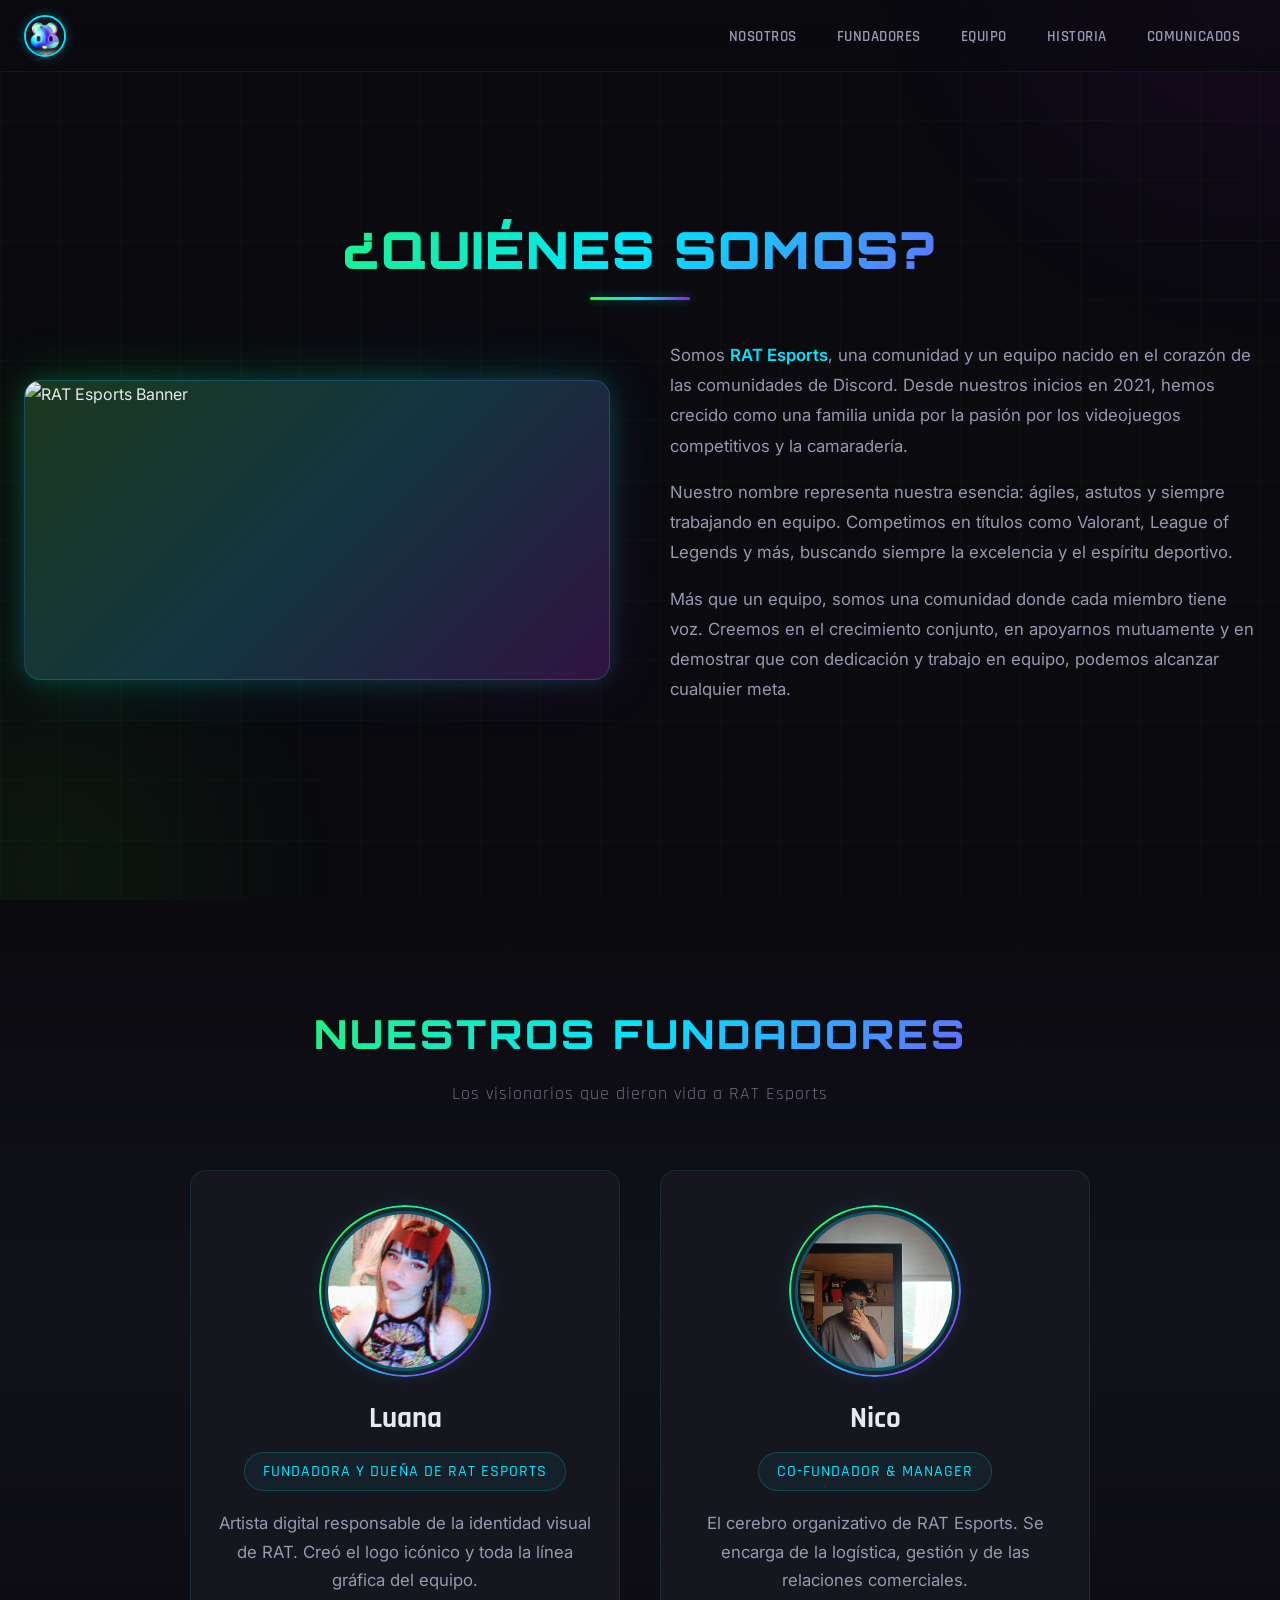
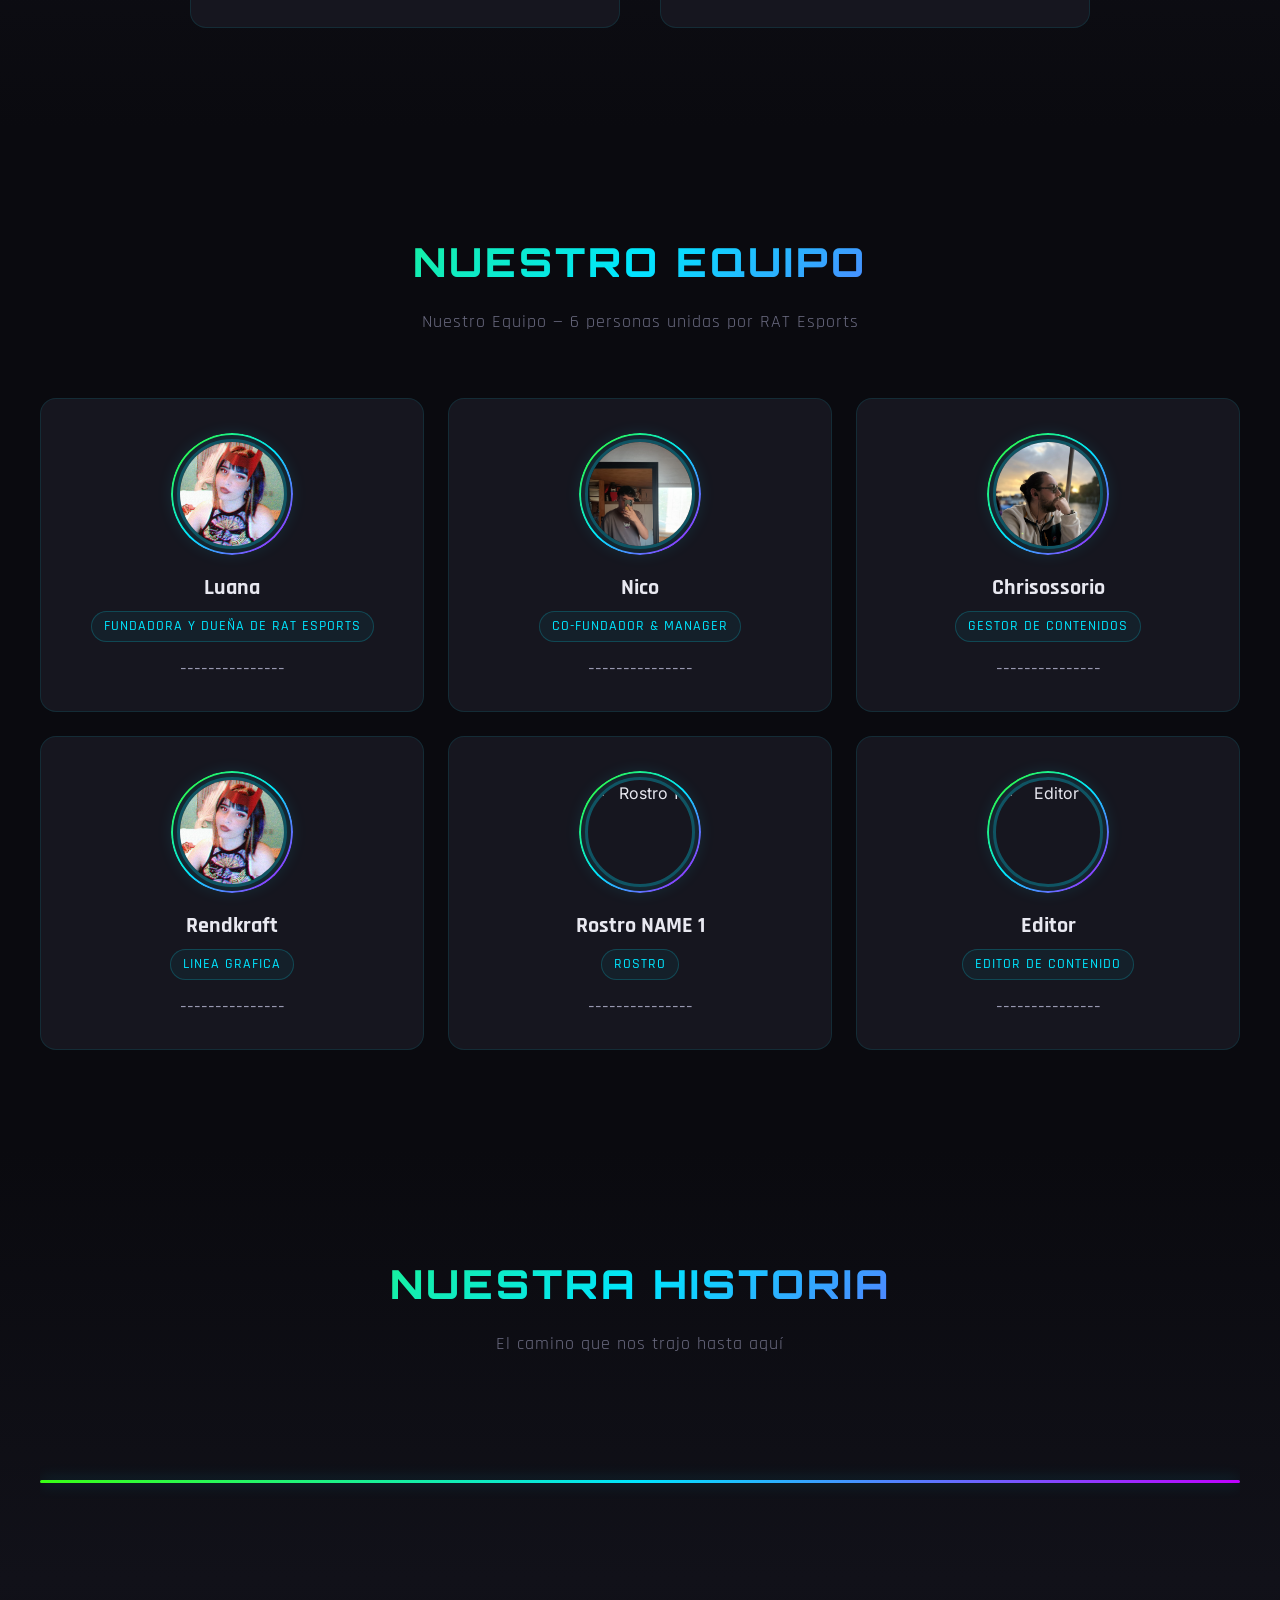
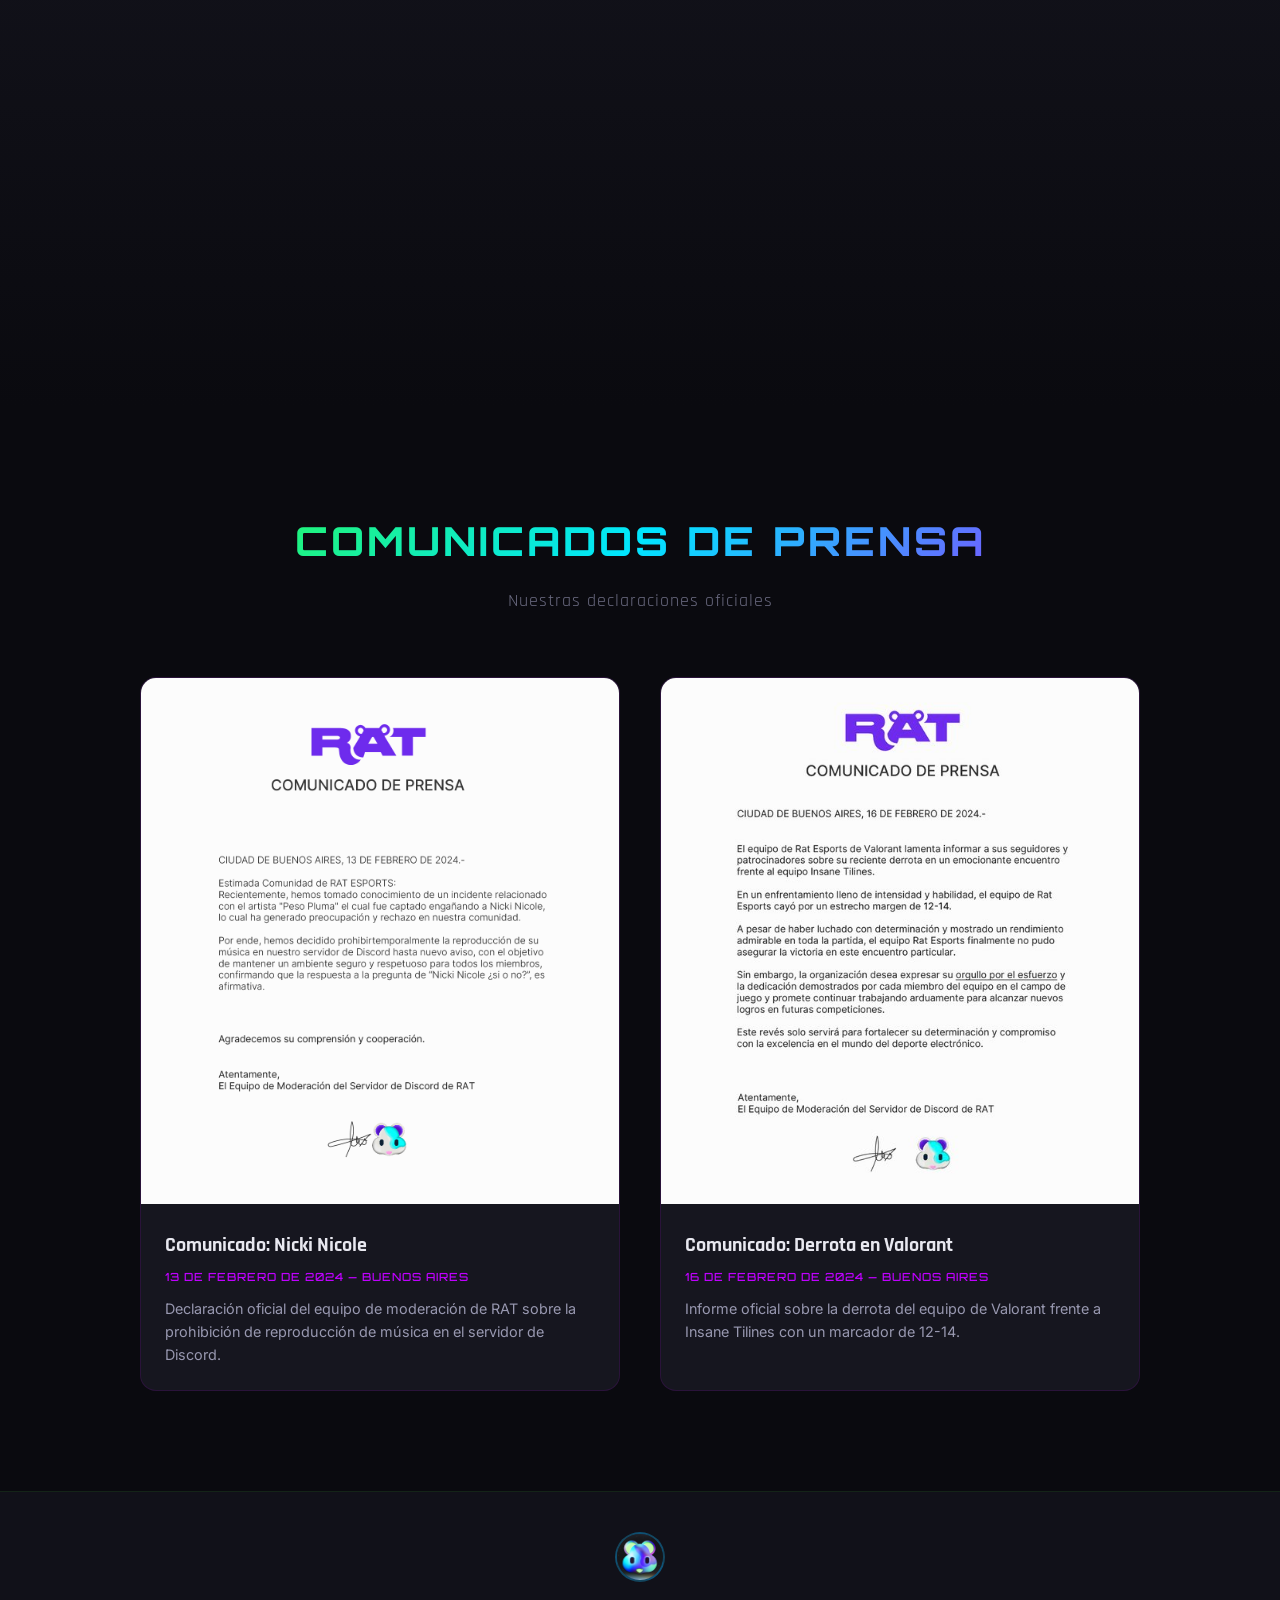
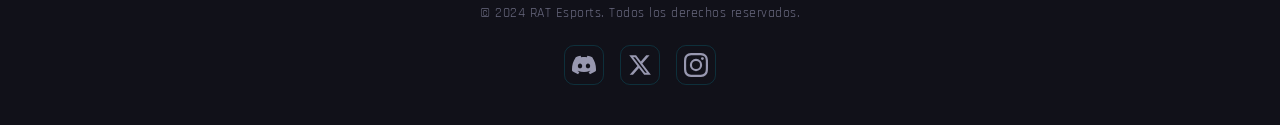
==== index.html @ 29cfaaac "Initial commit - RAT Esports landing page" ====
<!DOCTYPE html>
<html lang="es">

<head>
    <meta charset="UTF-8">
    <meta name="viewport" content="width=device-width, initial-scale=1.0">
    <title>RAT Esports | Comunidad Gaming</title>
    <meta name="description"
        content="RAT Esports - Comunidad y equipo de gaming competitivo. Descubre nuestra historia, nuestro equipo y nuestros logros.">
    <link rel="icon" type="image/jpeg" href="assets/444.jpg">
    <link rel="preconnect" href="https://fonts.googleapis.com">
    <link rel="preconnect" href="https://fonts.gstatic.com" crossorigin>
    <link
        href="https://fonts.googleapis.com/css2?family=Orbitron:wght@400;500;600;700;800;900&family=Rajdhani:wght@300;400;500;600;700&family=Inter:wght@300;400;500;600&display=swap"
        rel="stylesheet">
    <link rel="stylesheet" href="styles.css">
</head>

<body>

    <!-- ===================== HEADER / NAV ===================== -->
    <header class="header" id="header">
        <nav class="nav container">
            <a href="#" class="nav__logo">
                <img src="assets/444.jpg" alt="RAT Esports Icon" class="nav__logo-icon">

            </a>
            <button class="nav__toggle" id="navToggle" aria-label="Abrir menú">
                <span></span><span></span><span></span>
            </button>
            <ul class="nav__menu" id="navMenu">
                <li><a href="#nosotros" class="nav__link">Nosotros</a></li>
                <li><a href="#fundadores" class="nav__link">Fundadores</a></li>
                <li><a href="#equipo" class="nav__link">Equipo</a></li>
                <li><a href="#historia" class="nav__link">Historia</a></li>
                <li><a href="#comunicados" class="nav__link">Comunicados</a></li>
            </ul>
        </nav>
    </header>

    <!-- ===================== HERO / QUIÉNES SOMOS ===================== -->
    <section class="hero" id="nosotros">
        <div class="container">
            <h1 class="hero__title glitch" data-text="¿Quiénes somos?">¿Quiénes somos?</h1>
            <div class="hero__divider hero__divider--center"></div>
            <div class="hero__grid">
                <div class="hero__image-wrapper">
                    <img src="assets/111.png" alt="RAT Esports Banner" class="hero__image">
                    <div class="hero__image-glow"></div>
                </div>
                <div class="hero__content">
                    <p class="hero__text">
                        Somos <strong>RAT Esports</strong>, una comunidad y un equipo nacido en el corazón de las
                        comunidades de Discord.
                        Desde nuestros inicios en 2021, hemos crecido como una familia unida por la pasión por los
                        videojuegos competitivos y la camaradería.
                    </p>
                    <p class="hero__text">
                        Nuestro nombre representa nuestra esencia: ágiles, astutos y siempre trabajando en equipo.
                        Competimos en títulos como Valorant, League of Legends y más, buscando siempre la excelencia y
                        el
                        espíritu deportivo.
                    </p>
                    <p class="hero__text">
                        Más que un equipo, somos una comunidad donde cada miembro tiene voz. Creemos en el crecimiento
                        conjunto,
                        en apoyarnos mutuamente y en demostrar que con dedicación y trabajo en equipo, podemos alcanzar
                        cualquier meta.
                    </p>
                </div>
            </div>
        </div>
        <!-- Animated particles background -->
        <div class="particles" id="particles"></div>
    </section>

    <!-- ===================== FUNDADORES ===================== -->
    <section class="section founders" id="fundadores">
        <div class="container">
            <h2 class="section__title glitch" data-text="Nuestros Fundadores">Nuestros Fundadores</h2>
            <p class="section__subtitle">Los visionarios que dieron vida a RAT Esports</p>
            <div class="founders__grid">

                <div class="card founder-card founder-card--large">
                    <div class="card__avatar-photo">
                        <img src="assets/Fundadora 10.jpg" alt="Luana" class="card__photo">
                        <div class="card__avatar-ring"></div>
                    </div>
                    <h3 class="card__name">Luana</h3>
                    <span class="card__role">Fundadora y dueña de RAT Esports</span>
                    <p class="card__desc">Artista digital responsable de la identidad visual de RAT. Creó el logo
                        icónico y toda la línea gráfica del equipo.</p>
                </div>

                <div class="card founder-card founder-card--large">
                    <div class="card__avatar-photo">
                        <img src="assets/Fundador 5.jpg" alt="Nico" class="card__photo">
                        <div class="card__avatar-ring"></div>
                    </div>
                    <h3 class="card__name">Nico</h3>
                    <span class="card__role">Co-Fundador & Manager</span>
                    <p class="card__desc">El cerebro organizativo de RAT Esports. Se encarga de la logística, gestión y
                        de
                        las relaciones comerciales.</p>
                </div>

            </div>
        </div>
    </section>

    <!-- ===================== EQUIPO / ROSTER ===================== -->
    <section class="section team" id="equipo">
        <div class="container">
            <h2 class="section__title glitch" data-text="Nuestro Equipo">Nuestro Equipo</h2>
            <p class="section__subtitle">Nuestro Equipo — 6 personas unidas por RAT Esports</p>
            <div class="team__grid">

                <div class="card roster-card">
                    <div class="card__avatar-photo">
                        <img src="assets/Fundadora 10.jpg" alt="Luana" class="card__photo">
                        <div class="card__avatar-ring"></div>
                    </div>
                    <h3 class="card__name">Luana</h3>
                    <span class="card__role">Fundadora y dueña de RAT Esports</span>
                    <p class="card__desc">---------------</p>
                </div>

                <div class="card roster-card">
                    <div class="card__avatar-photo">
                        <img src="assets/Fundador 5.jpg" alt="Nico" class="card__photo">
                        <div class="card__avatar-ring"></div>
                    </div>
                    <h3 class="card__name">Nico</h3>
                    <span class="card__role">Co-Fundador & Manager</span>
                    <p class="card__desc">---------------</p>
                </div>

                <div class="card roster-card">
                    <div class="card__avatar-photo">
                        <img src="assets/Fundador 3.jpg" alt="Chrisossorio" class="card__photo">
                        <div class="card__avatar-ring"></div>
                    </div>
                    <h3 class="card__name">Chrisossorio</h3>
                    <span class="card__role">Gestor de Contenidos</span>
                    <p class="card__desc">---------------</p>
                </div>

                <!-- Nuevos miembros del roster -->
                <div class="card roster-card">
                    <div class="card__avatar-photo">
                        <img src="assets/Fundadora 10.jpg" alt="Rendkraft" class="card__photo">
                        <div class="card__avatar-ring"></div>
                    </div>
                    <h3 class="card__name">Rendkraft</h3>
                    <span class="card__role">Linea Grafica</span>
                    <p class="card__desc">---------------</p>
                </div>

                <div class="card roster-card">
                    <div class="card__avatar-photo">
                        <img src="assets/rostro 1.jpg" alt="Rostro 1" class="card__photo">
                        <div class="card__avatar-ring"></div>
                    </div>
                    <h3 class="card__name">Rostro NAME 1</h3>
                    <span class="card__role">Rostro</span>
                    <p class="card__desc">---------------</p>
                </div>

                <div class="card roster-card">
                    <div class="card__avatar-photo">
                        <img src="assets/editor.jpg" alt="Editor" class="card__photo">
                        <div class="card__avatar-ring"></div>
                    </div>
                    <h3 class="card__name">Editor</h3>
                    <span class="card__role">Editor de contenido</span>
                    <p class="card__desc">---------------</p>
                </div>

            </div>
        </div>
    </section>

    <!-- ===================== HISTORIA / TIMELINE ===================== -->
    <section class="section history" id="historia">
        <div class="container">
            <h2 class="section__title glitch" data-text="Nuestra Historia">Nuestra Historia</h2>
            <p class="section__subtitle">El camino que nos trajo hasta aquí</p>
            <div class="timeline">

                <div class="timeline__item">
                    <div class="timeline__dot"></div>
                    <div class="timeline__content">
                        <span class="timeline__date">Julio — Agosto 2021</span>
                        <h3 class="timeline__title">🎮 El Nacimiento</h3>
                        <p class="timeline__text">
                            RAT nace como un grupo de amigos dentro del servidor de Discord de la streamer
                            <strong>Caprimint</strong>.
                            Lo que empezó como partidas casuales rápidamente se convirtió en algo más grande:
                            una comunidad con identidad propia, valores compartidos y ganas de competir juntos.
                        </p>
                    </div>
                </div>

                <div class="timeline__item">
                    <div class="timeline__dot"></div>
                    <div class="timeline__content">
                        <span class="timeline__date">2021 — 2022</span>
                        <h3 class="timeline__title">🚀 La Migración</h3>
                        <p class="timeline__text">
                            El equipo crece y migra hacia la comunidad de Discord <strong>"The Late Game"</strong>,
                            donde se integra con otros jugadores y equipos competitivos. Esta etapa marca el inicio de
                            la participación en torneos y la consolidación de su roster de Valorant.
                        </p>
                    </div>
                </div>

                <div class="timeline__item">
                    <div class="timeline__dot"></div>
                    <div class="timeline__content">
                        <span class="timeline__date">2023 — Presente</span>
                        <h3 class="timeline__title">🏆 La Era Actual</h3>
                        <p class="timeline__text">
                            RAT Esports se establece oficialmente en la comunidad <strong>"Ratoncitos"</strong>,
                            consolidando su presencia como equipo competitivo y comunidad gamer.
                            Hoy contamos con un roster diverso, comunicados oficiales de prensa y una identidad visual
                            reconocida.
                        </p>
                    </div>
                </div>

            </div>
        </div>
    </section>

    <!-- ===================== COMUNICADOS ===================== -->
    <section class="section press" id="comunicados">
        <div class="container">
            <h2 class="section__title glitch" data-text="Comunicados de Prensa">Comunicados de Prensa</h2>
            <p class="section__subtitle">Nuestras declaraciones oficiales</p>
            <div class="press__grid">

                <div class="press__card">
                    <div class="press__image-wrapper">
                        <img src="assets/222.jpg" alt="Comunicado sobre Nicki Nicole" class="press__image">
                    </div>
                    <div class="press__info">
                        <h3 class="press__card-title">Comunicado: Nicki Nicole</h3>
                        <p class="press__card-date">13 de Febrero de 2024 — Buenos Aires</p>
                        <p class="press__card-desc">Declaración oficial del equipo de moderación de RAT sobre la
                            prohibición de reproducción de música en el servidor de Discord.</p>
                    </div>
                </div>

                <div class="press__card">
                    <div class="press__image-wrapper">
                        <img src="assets/333.jpg" alt="Comunicado de derrota en Valorant" class="press__image">
                    </div>
                    <div class="press__info">
                        <h3 class="press__card-title">Comunicado: Derrota en Valorant</h3>
                        <p class="press__card-date">16 de Febrero de 2024 — Buenos Aires</p>
                        <p class="press__card-desc">Informe oficial sobre la derrota del equipo de Valorant frente a
                            Insane Tilines con un marcador de 12-14.</p>
                    </div>
                </div>

            </div>
        </div>
    </section>

    <!-- ===================== FOOTER ===================== -->
    <footer class="footer">
        <div class="container footer__content">
            <div class="footer__logo">
                <img src="assets/444.jpg" alt="RAT Esports" class="footer__logo-img">
            </div>
            <p class="footer__copy">© 2024 RAT Esports. Todos los derechos reservados.</p>
            <div class="footer__socials">
                <a href="https://discord.gg/vMdferc2t8" target="_blank" class="footer__social-link"
                    aria-label="Discord">
                    <svg viewBox="0 0 24 24" fill="currentColor" width="24" height="24">
                        <path
                            d="M20.317 4.3698a19.7913 19.7913 0 00-4.8851-1.5152.0741.0741 0 00-.0785.0371c-.211.3753-.4447.8648-.6083 1.2495-1.8447-.2762-3.68-.2762-5.4868 0-.1636-.3933-.4058-.8742-.6177-1.2495a.077.077 0 00-.0785-.037 19.7363 19.7363 0 00-4.8852 1.515.0699.0699 0 00-.0321.0277C.5334 9.0458-.319 13.5799.0992 18.0578a.0824.0824 0 00.0312.0561c2.0528 1.5076 4.0413 2.4228 5.9929 3.0294a.0777.0777 0 00.0842-.0276c.4616-.6304.8731-1.2952 1.226-1.9942a.076.076 0 00-.0416-.1057c-.6528-.2476-1.2743-.5495-1.8722-.8923a.077.077 0 01-.0076-.1277c.1258-.0943.2517-.1923.3718-.2914a.0743.0743 0 01.0776-.0105c3.9278 1.7933 8.18 1.7933 12.0614 0a.0739.0739 0 01.0785.0095c.1202.099.246.1981.3728.2924a.077.077 0 01-.0066.1276 12.2986 12.2986 0 01-1.873.8914.0766.0766 0 00-.0407.1067c.3604.698.7719 1.3628 1.225 1.9932a.076.076 0 00.0842.0286c1.961-.6067 3.9495-1.5219 6.0023-3.0294a.077.077 0 00.0313-.0552c.5004-5.177-.8382-9.6739-3.5485-13.6604a.061.061 0 00-.0312-.0286zM8.02 15.3312c-1.1825 0-2.1569-1.0857-2.1569-2.419 0-1.3332.9555-2.4189 2.157-2.4189 1.2108 0 2.1757 1.0952 2.1568 2.419 0 1.3332-.9555 2.4189-2.1569 2.4189zm7.9748 0c-1.1825 0-2.1569-1.0857-2.1569-2.419 0-1.3332.9554-2.4189 2.1569-2.4189 1.2108 0 2.1757 1.0952 2.1568 2.419 0 1.3332-.946 2.4189-2.1568 2.4189z" />
                    </svg>
                </a>
                <a href="https://x.com/rat_esport" target="_blank" class="footer__social-link" aria-label="Twitter/X">
                    <svg viewBox="0 0 24 24" fill="currentColor" width="24" height="24">
                        <path
                            d="M18.244 2.25h3.308l-7.227 8.26 8.502 11.24H16.17l-5.214-6.817L4.99 21.75H1.68l7.73-8.835L1.254 2.25H8.08l4.713 6.231zm-1.161 17.52h1.833L7.084 4.126H5.117z" />
                    </svg>
                </a>
                <a href="#" class="footer__social-link" aria-label="Instagram">
                    <svg viewBox="0 0 24 24" fill="currentColor" width="24" height="24">
                        <path
                            d="M12 2.163c3.204 0 3.584.012 4.85.07 3.252.148 4.771 1.691 4.919 4.919.058 1.265.069 1.645.069 4.849 0 3.205-.012 3.584-.069 4.849-.149 3.225-1.664 4.771-4.919 4.919-1.266.058-1.644.07-4.85.07-3.204 0-3.584-.012-4.849-.07-3.26-.149-4.771-1.699-4.919-4.92-.058-1.265-.07-1.644-.07-4.849 0-3.204.013-3.583.07-4.849.149-3.227 1.664-4.771 4.919-4.919 1.266-.057 1.645-.069 4.849-.069zM12 0C8.741 0 8.333.014 7.053.072 2.695.272.273 2.69.073 7.052.014 8.333 0 8.741 0 12c0 3.259.014 3.668.072 4.948.2 4.358 2.618 6.78 6.98 6.98C8.333 23.986 8.741 24 12 24c3.259 0 3.668-.014 4.948-.072 4.354-.2 6.782-2.618 6.979-6.98.059-1.28.073-1.689.073-4.948 0-3.259-.014-3.667-.072-4.947-.196-4.354-2.617-6.78-6.979-6.98C15.668.014 15.259 0 12 0zm0 5.838a6.162 6.162 0 100 12.324 6.162 6.162 0 000-12.324zM12 16a4 4 0 110-8 4 4 0 010 8zm6.406-11.845a1.44 1.44 0 100 2.881 1.44 1.44 0 000-2.881z" />
                    </svg>
                </a>
            </div>
        </div>
    </footer>

    <script>
        // ===== Mobile Nav Toggle =====
        const navToggle = document.getElementById('navToggle');
        const navMenu = document.getElementById('navMenu');
        navToggle.addEventListener('click', () => {
            navMenu.classList.toggle('nav__menu--open');
            navToggle.classList.toggle('nav__toggle--active');
        });
        // Close menu on link click
        document.querySelectorAll('.nav__link').forEach(link => {
            link.addEventListener('click', () => {
                navMenu.classList.remove('nav__menu--open');
                navToggle.classList.remove('nav__toggle--active');
            });
        });

        // ===== Smooth Scroll =====
        document.querySelectorAll('a[href^="#"]').forEach(anchor => {
            anchor.addEventListener('click', function (e) {
                e.preventDefault();
                const target = document.querySelector(this.getAttribute('href'));
                if (target) {
                    target.scrollIntoView({ behavior: 'smooth', block: 'start' });
                }
            });
        });

        // ===== Header scroll effect =====
        const header = document.getElementById('header');
        window.addEventListener('scroll', () => {
            if (window.scrollY > 60) {
                header.classList.add('header--scrolled');
            } else {
                header.classList.remove('header--scrolled');
            }
        });

        // ===== Intersection Observer for animations =====
        const observerOptions = { threshold: 0.1, rootMargin: '0px 0px -50px 0px' };
        const observer = new IntersectionObserver((entries) => {
            entries.forEach(entry => {
                if (entry.isIntersecting) {
                    entry.target.classList.add('visible');
                }
            });
        }, observerOptions);

        document.querySelectorAll('.card, .team-card, .timeline__item, .press__card, .hero__content, .hero__image-wrapper').forEach(el => {
            el.classList.add('animate-on-scroll');
            observer.observe(el);
        });

        // ===== Floating Particles =====
        const particlesContainer = document.getElementById('particles');
        function createParticle() {
            const particle = document.createElement('div');
            particle.className = 'particle';
            const size = Math.random() * 4 + 1;
            const colors = ['#39ff14', '#00e5ff', '#bf00ff', '#7b2dff'];
            particle.style.width = size + 'px';
            particle.style.height = size + 'px';
            particle.style.background = colors[Math.floor(Math.random() * colors.length)];
            particle.style.left = Math.random() * 100 + '%';
            particle.style.animationDuration = (Math.random() * 8 + 4) + 's';
            particle.style.animationDelay = (Math.random() * 4) + 's';
            particlesContainer.appendChild(particle);
            setTimeout(() => particle.remove(), 12000);
        }
        setInterval(createParticle, 400);
    </script>

</body>

</html>
---- styles.css ----
/* ================================================
   RAT ESPORTS — Cyberpunk/Gamer Landing Page
   Color Palette: #39ff14 (neon green), #00e5ff (cyan), #bf00ff (purple), #7b2dff (violet)
   ================================================ */

/* ===== IMAGE FALLBACKS ===== */
/* These ensure the page looks great even without image files */
.hero__image,
.press__image,
.nav__logo-icon,
.nav__logo-text,
.footer__logo-img {
    background: linear-gradient(135deg, #1a1a2e, #16213e, #0f3460);
    min-height: 40px;
}

.hero__image {
    min-height: 300px;
    background:
        linear-gradient(135deg,
            rgba(57, 255, 20, 0.15),
            rgba(0, 229, 255, 0.15),
            rgba(191, 0, 255, 0.15)),
        linear-gradient(var(--bg-card), var(--bg-card));
    display: flex;
    align-items: center;
    justify-content: center;
}

.press__image {
    min-height: 400px;
    background:
        linear-gradient(135deg, rgba(191, 0, 255, 0.08), rgba(0, 229, 255, 0.08)),
        #1a1a2e;
}

/* ===== RESET & BASE ===== */
*,
*::before,
*::after {
    margin: 0;
    padding: 0;
    box-sizing: border-box;
}

:root {
    --neon-green: #39ff14;
    --neon-cyan: #00e5ff;
    --neon-purple: #bf00ff;
    --neon-violet: #7b2dff;
    --bg-primary: #0a0a0f;
    --bg-secondary: #111119;
    --bg-card: #16161f;
    --bg-card-hover: #1c1c2a;
    --text-primary: #e8e8f0;
    --text-secondary: #9898b0;
    --text-muted: #6a6a80;
    --border-glow: rgba(0, 229, 255, 0.15);
    --gradient-main: linear-gradient(135deg, var(--neon-green), var(--neon-cyan), var(--neon-purple));
    --shadow-neon: 0 0 20px rgba(0, 229, 255, 0.15), 0 0 40px rgba(57, 255, 20, 0.05);
    --font-display: 'Orbitron', sans-serif;
    --font-heading: 'Rajdhani', sans-serif;
    --font-body: 'Inter', sans-serif;
    --container-max: 1280px;
    --header-height: 72px;
}

html {
    scroll-behavior: smooth;
    scroll-padding-top: var(--header-height);
}

body {
    font-family: var(--font-body);
    background-color: var(--bg-primary);
    color: var(--text-primary);
    line-height: 1.7;
    overflow-x: hidden;
    -webkit-font-smoothing: antialiased;
}

/* Background grid pattern */
body::before {
    content: '';
    position: fixed;
    inset: 0;
    background-image:
        linear-gradient(rgba(57, 255, 20, 0.03) 1px, transparent 1px),
        linear-gradient(90deg, rgba(57, 255, 20, 0.03) 1px, transparent 1px);
    background-size: 60px 60px;
    pointer-events: none;
    z-index: 0;
}

img {
    max-width: 100%;
    height: auto;
    display: block;
}

a {
    text-decoration: none;
    color: inherit;
}

ul {
    list-style: none;
}

.container {
    max-width: var(--container-max);
    margin: 0 auto;
    padding: 0 24px;
    position: relative;
    z-index: 1;
}

/* ===== HEADER ===== */
.header {
    position: fixed;
    top: 0;
    left: 0;
    right: 0;
    height: var(--header-height);
    z-index: 1000;
    background: rgba(10, 10, 15, 0.6);
    backdrop-filter: blur(20px);
    -webkit-backdrop-filter: blur(20px);
    border-bottom: 1px solid rgba(57, 255, 20, 0.08);
    transition: all 0.4s ease;
}

.header--scrolled {
    background: rgba(10, 10, 15, 0.95);
    border-bottom-color: rgba(0, 229, 255, 0.2);
    box-shadow: 0 4px 30px rgba(0, 229, 255, 0.08);
}

.nav {
    display: flex;
    align-items: center;
    justify-content: space-between;
    height: 100%;
}

.nav__logo {
    display: flex;
    align-items: center;
    gap: 12px;
    z-index: 1001;
}

.nav__logo-icon {
    width: 42px;
    height: 42px;
    border-radius: 50%;
    object-fit: cover;
    border: 2px solid var(--neon-cyan);
    box-shadow: 0 0 12px rgba(0, 229, 255, 0.3);
    transition: box-shadow 0.3s ease;
}

.nav__logo:hover .nav__logo-icon {
    box-shadow: 0 0 20px rgba(0, 229, 255, 0.6);
}

.nav__logo-text {
    height: 28px;
    width: auto;
    filter: brightness(0) invert(1);
    opacity: 0.9;
    transition: opacity 0.3s ease;
}

.nav__logo:hover .nav__logo-text {
    opacity: 1;
}

.nav__menu {
    display: flex;
    gap: 8px;
}

.nav__link {
    font-family: var(--font-heading);
    font-weight: 600;
    font-size: 0.95rem;
    letter-spacing: 0.5px;
    text-transform: uppercase;
    padding: 8px 16px;
    border-radius: 6px;
    color: var(--text-secondary);
    transition: all 0.3s ease;
    position: relative;
}

.nav__link::after {
    content: '';
    position: absolute;
    bottom: 4px;
    left: 50%;
    transform: translateX(-50%) scaleX(0);
    width: 60%;
    height: 2px;
    background: var(--gradient-main);
    border-radius: 2px;
    transition: transform 0.3s ease;
}

.nav__link:hover {
    color: var(--neon-cyan);
}

.nav__link:hover::after {
    transform: translateX(-50%) scaleX(1);
}

/* Mobile hamburger */
.nav__toggle {
    display: none;
    flex-direction: column;
    gap: 5px;
    background: none;
    border: none;
    cursor: pointer;
    padding: 8px;
    z-index: 1001;
}

.nav__toggle span {
    display: block;
    width: 26px;
    height: 2px;
    background: var(--neon-cyan);
    border-radius: 2px;
    transition: all 0.3s ease;
}

.nav__toggle--active span:nth-child(1) {
    transform: rotate(45deg) translate(5px, 5px);
}

.nav__toggle--active span:nth-child(2) {
    opacity: 0;
}

.nav__toggle--active span:nth-child(3) {
    transform: rotate(-45deg) translate(5px, -5px);
}

/* ===== HERO ===== */
.hero {
    min-height: 100vh;
    display: flex;
    align-items: center;
    padding: 120px 0 80px;
    position: relative;
    overflow: hidden;
}

.hero::before {
    content: '';
    position: absolute;
    top: -50%;
    right: -30%;
    width: 800px;
    height: 800px;
    background: radial-gradient(circle, rgba(191, 0, 255, 0.08) 0%, transparent 70%);
    pointer-events: none;
}

.hero::after {
    content: '';
    position: absolute;
    bottom: -30%;
    left: -20%;
    width: 600px;
    height: 600px;
    background: radial-gradient(circle, rgba(57, 255, 20, 0.06) 0%, transparent 70%);
    pointer-events: none;
}

.hero__grid {
    display: grid;
    grid-template-columns: 1fr 1fr;
    gap: 60px;
    align-items: center;
}

.hero__image-wrapper {
    position: relative;
}

.hero__image {
    width: 100%;
    border-radius: 16px;
    border: 1px solid rgba(0, 229, 255, 0.2);
    box-shadow: var(--shadow-neon);
    transition: transform 0.5s ease, box-shadow 0.5s ease;
}

.hero__image:hover {
    transform: scale(1.02);
    box-shadow: 0 0 40px rgba(0, 229, 255, 0.25), 0 0 80px rgba(57, 255, 20, 0.1);
}

.hero__image-glow {
    position: absolute;
    inset: -2px;
    border-radius: 18px;
    background: var(--gradient-main);
    opacity: 0.15;
    filter: blur(30px);
    z-index: -1;
    animation: glowPulse 4s ease-in-out infinite;
}

@keyframes glowPulse {

    0%,
    100% {
        opacity: 0.1;
        transform: scale(1);
    }

    50% {
        opacity: 0.2;
        transform: scale(1.02);
    }
}

.hero__content {
    position: relative;
}

.hero__title {
    font-family: var(--font-display);
    font-size: clamp(2rem, 4vw, 3.2rem);
    font-weight: 900;
    letter-spacing: 2px;
    text-transform: uppercase;
    background: var(--gradient-main);
    -webkit-background-clip: text;
    -webkit-text-fill-color: transparent;
    background-clip: text;
    margin-bottom: 16px;
    line-height: 1.2;
    text-align: center;
}

.hero__divider {
    width: 100px;
    height: 3px;
    background: var(--gradient-main);
    border-radius: 3px;
    margin-bottom: 24px;
    box-shadow: 0 0 10px rgba(0, 229, 255, 0.4);
}

.hero__divider--center {
    margin-left: auto;
    margin-right: auto;
    margin-bottom: 40px;
}

.hero__text {
    font-size: 1.05rem;
    color: var(--text-secondary);
    margin-bottom: 16px;
    line-height: 1.8;
}

.hero__text strong {
    color: var(--neon-cyan);
    font-weight: 600;
}

/* Particles */
.particles {
    position: absolute;
    inset: 0;
    pointer-events: none;
    overflow: hidden;
    z-index: 0;
}

.particle {
    position: absolute;
    bottom: -10px;
    border-radius: 50%;
    opacity: 0.6;
    animation: floatUp linear forwards;
    box-shadow: 0 0 6px currentColor;
}

@keyframes floatUp {
    0% {
        transform: translateY(0) translateX(0);
        opacity: 0;
    }

    10% {
        opacity: 0.6;
    }

    90% {
        opacity: 0.3;
    }

    100% {
        transform: translateY(-100vh) translateX(calc((var(--random, 0.5) - 0.5) * 200px));
        opacity: 0;
    }
}

/* ===== SECTIONS (General) ===== */
.section {
    padding: 100px 0;
    position: relative;
}

.section__title {
    font-family: var(--font-display);
    font-size: clamp(1.6rem, 3.5vw, 2.5rem);
    font-weight: 800;
    text-transform: uppercase;
    letter-spacing: 3px;
    text-align: center;
    background: var(--gradient-main);
    -webkit-background-clip: text;
    -webkit-text-fill-color: transparent;
    background-clip: text;
    margin-bottom: 12px;
}

.section__subtitle {
    text-align: center;
    color: var(--text-muted);
    font-family: var(--font-heading);
    font-size: 1.1rem;
    letter-spacing: 1px;
    margin-bottom: 60px;
}

/* ===== GLITCH EFFECT ===== */
.glitch {
    position: relative;
}

.glitch::before,
.glitch::after {
    content: attr(data-text);
    position: absolute;
    top: 0;
    left: 0;
    width: 100%;
    height: 100%;
    background: var(--bg-primary);
    -webkit-background-clip: text;
    background-clip: text;
    overflow: hidden;
    opacity: 0;
}

.glitch:hover::before {
    animation: glitchLeft 0.3s ease-in-out;
    opacity: 0.8;
    -webkit-text-fill-color: var(--neon-green);
}

.glitch:hover::after {
    animation: glitchRight 0.3s ease-in-out;
    opacity: 0.8;
    -webkit-text-fill-color: var(--neon-purple);
}

@keyframes glitchLeft {
    0% {
        transform: translate(0);
    }

    20% {
        transform: translate(-3px, 2px);
    }

    40% {
        transform: translate(3px, -2px);
    }

    60% {
        transform: translate(-2px, 1px);
    }

    80% {
        transform: translate(2px, -1px);
    }

    100% {
        transform: translate(0);
    }
}

@keyframes glitchRight {
    0% {
        transform: translate(0);
    }

    20% {
        transform: translate(3px, -2px);
    }

    40% {
        transform: translate(-3px, 2px);
    }

    60% {
        transform: translate(2px, -1px);
    }

    80% {
        transform: translate(-2px, 1px);
    }

    100% {
        transform: translate(0);
    }
}

/* ===== FOUNDERS SECTION ===== */
.founders {
    background: linear-gradient(180deg, var(--bg-primary) 0%, var(--bg-secondary) 50%, var(--bg-primary) 100%);
}

.founders__grid {
    display: grid;
    grid-template-columns: repeat(2, 1fr);
    gap: 40px;
    max-width: 900px;
    margin: 0 auto;
}

.team__grid {
    display: grid;
    grid-template-columns: repeat(3, 1fr);
    gap: 24px;
    max-width: 1200px;
    margin: 0 auto;
}

/* Large founder cards */
.founder-card--large {
    padding: 50px 32px 40px;
}

.founder-card--large .card__avatar-photo {
    width: 160px;
    height: 160px;
    margin-bottom: 24px;
}

.founder-card--large .card__name {
    font-size: 1.8rem;
    margin-bottom: 8px;
}

.founder-card--large .card__role {
    font-size: 1rem;
    padding: 5px 18px;
    margin-bottom: 18px;
}

.founder-card--large .card__desc {
    font-size: 1.05rem;
    line-height: 1.7;
}

/* Founder Card */
.card {
    background: var(--bg-card);
    border: 1px solid rgba(0, 229, 255, 0.1);
    border-radius: 16px;
    padding: 40px 24px 32px;
    text-align: center;
    transition: all 0.4s ease;
    position: relative;
    overflow: hidden;
}

.card::before {
    content: '';
    position: absolute;
    inset: 0;
    background: linear-gradient(135deg, rgba(57, 255, 20, 0.03), rgba(0, 229, 255, 0.02), rgba(191, 0, 255, 0.03));
    opacity: 0;
    transition: opacity 0.4s ease;
}

.card:hover {
    border-color: rgba(0, 229, 255, 0.3);
    transform: translateY(-8px);
    box-shadow: 0 20px 40px rgba(0, 0, 0, 0.4), 0 0 30px rgba(0, 229, 255, 0.1);
}

.card:hover::before {
    opacity: 1;
}

.card__avatar {
    width: 90px;
    height: 90px;
    border-radius: 50%;
    margin: 0 auto 20px;
    position: relative;
    background: linear-gradient(135deg, var(--neon-purple), var(--neon-cyan));
    display: flex;
    align-items: center;
    justify-content: center;
    font-family: var(--font-display);
    font-size: 1.3rem;
    font-weight: 700;
    color: #fff;
    letter-spacing: 2px;
}

/* Photo-based avatar for founders */
.card__avatar-photo {
    width: 110px;
    height: 110px;
    border-radius: 50%;
    margin: 0 auto 20px;
    position: relative;
    overflow: visible;
}

.card__photo {
    width: 100%;
    height: 100%;
    border-radius: 50%;
    object-fit: cover;
    object-position: center top;
    border: 3px solid rgba(0, 229, 255, 0.3);
    box-shadow: 0 0 20px rgba(0, 229, 255, 0.2);
    transition: border-color 0.3s ease, box-shadow 0.3s ease;
}

.card:hover .card__photo {
    border-color: var(--neon-cyan);
    box-shadow: 0 0 30px rgba(0, 229, 255, 0.4), 0 0 60px rgba(57, 255, 20, 0.1);
}

.card__avatar-photo .card__avatar-ring {
    position: absolute;
    inset: -6px;
    border-radius: 50%;
    border: 2px solid transparent;
    background: linear-gradient(135deg, var(--neon-green), var(--neon-cyan), var(--neon-purple)) border-box;
    -webkit-mask: linear-gradient(#fff 0 0) padding-box, linear-gradient(#fff 0 0);
    -webkit-mask-composite: xor;
    mask: linear-gradient(#fff 0 0) padding-box, linear-gradient(#fff 0 0);
    mask-composite: exclude;
    animation: ringRotate 4s linear infinite;
}

.card__avatar::before {
    content: attr(data-initials);
    position: relative;
    z-index: 2;
}

.card__avatar-ring {
    position: absolute;
    inset: -4px;
    border-radius: 50%;
    border: 2px solid transparent;
    background: linear-gradient(135deg, var(--neon-green), var(--neon-cyan), var(--neon-purple)) border-box;
    -webkit-mask: linear-gradient(#fff 0 0) padding-box, linear-gradient(#fff 0 0);
    -webkit-mask-composite: xor;
    mask: linear-gradient(#fff 0 0) padding-box, linear-gradient(#fff 0 0);
    mask-composite: exclude;
    animation: ringRotate 4s linear infinite;
}

@keyframes ringRotate {
    0% {
        transform: rotate(0deg);
    }

    100% {
        transform: rotate(360deg);
    }
}

.card__name {
    font-family: var(--font-heading);
    font-size: 1.4rem;
    font-weight: 700;
    color: var(--text-primary);
    margin-bottom: 4px;
    position: relative;
    z-index: 1;
}

.card__role {
    display: inline-block;
    font-family: var(--font-heading);
    font-size: 0.85rem;
    font-weight: 500;
    color: var(--neon-cyan);
    letter-spacing: 1px;
    text-transform: uppercase;
    margin-bottom: 14px;
    padding: 3px 12px;
    border: 1px solid rgba(0, 229, 255, 0.2);
    border-radius: 20px;
    background: rgba(0, 229, 255, 0.05);
    position: relative;
    z-index: 1;
}

.card__desc {
    font-size: 0.9rem;
    color: var(--text-secondary);
    line-height: 1.6;
    position: relative;
    z-index: 1;
}

/* ===== TEAM SECTION ===== */
.team {
    background: var(--bg-primary);
}


.team-card {
    display: flex;
    align-items: center;
    gap: 16px;
    background: var(--bg-card);
    border: 1px solid rgba(57, 255, 20, 0.08);
    border-radius: 12px;
    padding: 18px 20px;
    transition: all 0.3s ease;
}

.team-card:hover {
    border-color: rgba(57, 255, 20, 0.25);
    background: var(--bg-card-hover);
    transform: translateX(6px);
    box-shadow: -4px 0 20px rgba(57, 255, 20, 0.08);
}

.team-card__avatar {
    width: 56px;
    height: 56px;
    min-width: 56px;
    border-radius: 12px;
    background: linear-gradient(135deg, var(--neon-violet), var(--neon-green));
    display: flex;
    align-items: center;
    justify-content: center;
    font-family: var(--font-display);
    font-size: 0.85rem;
    font-weight: 700;
    color: #fff;
    letter-spacing: 1px;
    position: relative;
}

.team-card__avatar::before {
    content: attr(data-initials);
}

.team-card__name {
    font-family: var(--font-heading);
    font-size: 1.15rem;
    font-weight: 700;
    color: var(--text-primary);
    margin-bottom: 4px;
}

.team-card__stats {
    display: flex;
    flex-direction: column;
    gap: 2px;
}

.team-card__stats li {
    font-size: 0.8rem;
    color: var(--text-muted);
    font-family: var(--font-body);
}

.team-card__stats li span {
    color: var(--neon-green);
    font-weight: 600;
    margin-right: 4px;
}

/* ===== TIMELINE ===== */
.history {
    background: linear-gradient(180deg, var(--bg-primary) 0%, var(--bg-secondary) 50%, var(--bg-primary) 100%);
    overflow: hidden;
}

.timeline {
    position: relative;
    display: flex;
    align-items: flex-start;
    gap: 32px;
    max-width: 1200px;
    margin: 0 auto;
    padding: 60px 0 40px;
    overflow-x: auto;
    scrollbar-width: thin;
    scrollbar-color: var(--neon-cyan) transparent;
}

.timeline::-webkit-scrollbar {
    height: 6px;
}

.timeline::-webkit-scrollbar-track {
    background: transparent;
}

.timeline::-webkit-scrollbar-thumb {
    background: var(--neon-cyan);
    border-radius: 3px;
}

/* Horizontal line through the center */
.timeline::before {
    content: '';
    position: absolute;
    top: 60px;
    left: 0;
    right: 0;
    height: 3px;
    width: 100%;
    background: linear-gradient(to right, var(--neon-green), var(--neon-cyan), var(--neon-purple));
    border-radius: 3px;
    box-shadow: 0 0 15px rgba(0, 229, 255, 0.3);
    z-index: 0;
}

.timeline__item {
    position: relative;
    min-width: 320px;
    max-width: 360px;
    flex: 1 0 320px;
    padding-top: 40px;
    text-align: center;
}

.timeline__dot {
    position: absolute;
    top: 51px;
    left: 50%;
    transform: translateX(-50%);
    width: 18px;
    height: 18px;
    border-radius: 50%;
    background: var(--bg-primary);
    border: 3px solid var(--neon-cyan);
    box-shadow: 0 0 15px rgba(0, 229, 255, 0.5);
    z-index: 2;
    transition: box-shadow 0.3s ease, transform 0.3s ease;
}

.timeline__item:hover .timeline__dot {
    box-shadow: 0 0 25px rgba(0, 229, 255, 0.8), 0 0 50px rgba(57, 255, 20, 0.3);
    transform: translateX(-50%) scale(1.3);
}

.timeline__content {
    background: var(--bg-card);
    border: 1px solid rgba(0, 229, 255, 0.12);
    border-radius: 14px;
    padding: 28px;
    margin-top: 32px;
    transition: all 0.4s ease;
    position: relative;
}

.timeline__content:hover {
    border-color: rgba(0, 229, 255, 0.3);
    box-shadow: 0 10px 40px rgba(0, 0, 0, 0.3), 0 0 20px rgba(0, 229, 255, 0.08);
    transform: translateY(-4px);
}

.timeline__date {
    font-family: var(--font-display);
    font-size: 0.75rem;
    font-weight: 600;
    letter-spacing: 2px;
    color: var(--neon-green);
    text-transform: uppercase;
    display: block;
    margin-bottom: 8px;
}

.timeline__title {
    font-family: var(--font-heading);
    font-size: 1.4rem;
    font-weight: 700;
    color: var(--text-primary);
    margin-bottom: 10px;
}

.timeline__text {
    font-size: 0.95rem;
    color: var(--text-secondary);
    line-height: 1.7;
    text-align: left;
}

.timeline__text strong {
    color: var(--neon-cyan);
}

/* ===== PRESS / COMUNICADOS ===== */
.press {
    background: var(--bg-primary);
}

.press__grid {
    display: grid;
    grid-template-columns: repeat(auto-fit, minmax(400px, 1fr));
    gap: 40px;
    max-width: 1000px;
    margin: 0 auto;
}

.press__card {
    background: var(--bg-card);
    border: 1px solid rgba(191, 0, 255, 0.12);
    border-radius: 16px;
    overflow: hidden;
    transition: all 0.4s ease;
}

.press__card:hover {
    border-color: rgba(191, 0, 255, 0.35);
    transform: translateY(-6px);
    box-shadow: 0 20px 50px rgba(0, 0, 0, 0.4), 0 0 30px rgba(191, 0, 255, 0.1);
}

.press__image-wrapper {
    position: relative;
    overflow: hidden;
    background: #fff;
}

.press__image {
    width: 100%;
    height: auto;
    transition: transform 0.5s ease;
}

.press__card:hover .press__image {
    transform: scale(1.03);
}

.press__info {
    padding: 24px;
}

.press__card-title {
    font-family: var(--font-heading);
    font-size: 1.25rem;
    font-weight: 700;
    color: var(--text-primary);
    margin-bottom: 6px;
}

.press__card-date {
    font-family: var(--font-display);
    font-size: 0.7rem;
    font-weight: 500;
    color: var(--neon-purple);
    letter-spacing: 1px;
    text-transform: uppercase;
    margin-bottom: 10px;
}

.press__card-desc {
    font-size: 0.9rem;
    color: var(--text-secondary);
    line-height: 1.6;
}

/* ===== FOOTER ===== */
.footer {
    padding: 40px 0;
    border-top: 1px solid rgba(57, 255, 20, 0.08);
    background: var(--bg-secondary);
}

.footer__content {
    display: flex;
    flex-direction: column;
    align-items: center;
    gap: 20px;
}

.footer__logo-img {
    width: 50px;
    height: 50px;
    border-radius: 50%;
    object-fit: cover;
    border: 2px solid rgba(0, 229, 255, 0.2);
    transition: box-shadow 0.3s ease;
}

.footer__logo-img:hover {
    box-shadow: 0 0 20px rgba(0, 229, 255, 0.4);
}

.footer__copy {
    font-family: var(--font-heading);
    font-size: 0.85rem;
    color: var(--text-muted);
    letter-spacing: 0.5px;
}

.footer__socials {
    display: flex;
    gap: 16px;
}

.footer__social-link {
    width: 40px;
    height: 40px;
    display: flex;
    align-items: center;
    justify-content: center;
    border-radius: 10px;
    border: 1px solid rgba(0, 229, 255, 0.15);
    color: var(--text-secondary);
    transition: all 0.3s ease;
}

.footer__social-link:hover {
    color: var(--neon-cyan);
    border-color: var(--neon-cyan);
    background: rgba(0, 229, 255, 0.05);
    box-shadow: 0 0 15px rgba(0, 229, 255, 0.15);
    transform: translateY(-3px);
}

/* ===== SCROLL ANIMATIONS ===== */
.animate-on-scroll {
    opacity: 0;
    transform: translateY(30px);
    transition: all 0.7s cubic-bezier(0.16, 1, 0.3, 1);
}

.animate-on-scroll.visible {
    opacity: 1;
    transform: translateY(0);
}

/* Stagger founder cards */
.founder-card:nth-child(1) {
    transition-delay: 0.05s;
}

.founder-card:nth-child(2) {
    transition-delay: 0.12s;
}

.founder-card:nth-child(3) {
    transition-delay: 0.19s;
}

.founder-card:nth-child(4) {
    transition-delay: 0.26s;
}

.founder-card:nth-child(5) {
    transition-delay: 0.33s;
}

/* Stagger team cards */
.team-card:nth-child(1) {
    transition-delay: 0.02s;
}

.team-card:nth-child(2) {
    transition-delay: 0.06s;
}

.team-card:nth-child(3) {
    transition-delay: 0.10s;
}

.team-card:nth-child(4) {
    transition-delay: 0.14s;
}

.team-card:nth-child(5) {
    transition-delay: 0.18s;
}

.team-card:nth-child(6) {
    transition-delay: 0.22s;
}

.team-card:nth-child(7) {
    transition-delay: 0.26s;
}

.team-card:nth-child(8) {
    transition-delay: 0.30s;
}

.team-card:nth-child(9) {
    transition-delay: 0.34s;
}

.team-card:nth-child(10) {
    transition-delay: 0.38s;
}

.team-card:nth-child(11) {
    transition-delay: 0.42s;
}

.team-card:nth-child(12) {
    transition-delay: 0.46s;
}

.team-card:nth-child(13) {
    transition-delay: 0.50s;
}

.team-card:nth-child(14) {
    transition-delay: 0.54s;
}

.team-card:nth-child(15) {
    transition-delay: 0.58s;
}

/* Timeline stagger */
.timeline__item:nth-child(1) {
    transition-delay: 0.1s;
}

.timeline__item:nth-child(2) {
    transition-delay: 0.25s;
}

.timeline__item:nth-child(3) {
    transition-delay: 0.4s;
}

/* ===== RESPONSIVE ===== */

/* Tablet */
@media (max-width: 1024px) {
    .hero__grid {
        grid-template-columns: 1fr;
        gap: 40px;
    }

    .hero__image-wrapper {
        max-width: 600px;
        margin: 0 auto;
    }

    .hero__content {
        text-align: center;
    }

    .hero__divider {
        margin: 0 auto 24px;
    }

    .hero__text {
        text-align: center;
    }

    .founders__grid {
        grid-template-columns: repeat(auto-fit, minmax(220px, 1fr));
    }

    .team__grid {
        grid-template-columns: repeat(auto-fill, minmax(260px, 1fr));
    }

    .press__grid {
        grid-template-columns: 1fr;
        max-width: 540px;
    }
}

/* Mobile */
@media (max-width: 768px) {
    :root {
        --header-height: 64px;
    }

    .nav__toggle {
        display: flex;
    }

    .nav__menu {
        position: fixed;
        top: 0;
        right: -100%;
        width: 280px;
        height: 100vh;
        background: rgba(10, 10, 15, 0.98);
        backdrop-filter: blur(30px);
        flex-direction: column;
        justify-content: center;
        align-items: center;
        gap: 12px;
        transition: right 0.4s cubic-bezier(0.16, 1, 0.3, 1);
        border-left: 1px solid rgba(0, 229, 255, 0.1);
    }

    .nav__menu--open {
        right: 0;
    }

    .nav__link {
        font-size: 1.1rem;
        padding: 12px 24px;
    }

    .hero {
        padding: 100px 0 60px;
        min-height: auto;
    }

    .hero__title {
        font-size: 1.8rem;
    }

    .section {
        padding: 70px 0;
    }

    .section__title {
        font-size: 1.4rem;
        letter-spacing: 1px;
    }

    .section__subtitle {
        font-size: 0.95rem;
        margin-bottom: 40px;
    }

    .founders__grid {
        grid-template-columns: 1fr 1fr;
        gap: 16px;
    }

    .card {
        padding: 28px 16px 24px;
    }

    .card__avatar {
        width: 70px;
        height: 70px;
        font-size: 1.1rem;
    }

    .team__grid {
        grid-template-columns: 1fr;
    }

    /* Timeline mobile — vertical single column */
    .timeline {
        flex-direction: column;
        gap: 24px;
        padding: 20px 0 20px 40px;
        overflow-x: visible;
    }

    .timeline::before {
        top: 0;
        bottom: 0;
        left: 20px;
        right: auto;
        width: 3px;
        height: auto;
        background: linear-gradient(to bottom, var(--neon-green), var(--neon-cyan), var(--neon-purple));
    }

    .timeline__item {
        min-width: unset;
        max-width: 100%;
        flex: none;
        padding-top: 0;
        text-align: left;
        padding-left: 24px;
    }

    .timeline__dot {
        top: 8px;
        left: -29px;
        transform: none;
    }

    .timeline__item:hover .timeline__dot {
        transform: scale(1.3);
    }

    .timeline__content {
        margin-top: 0;
        padding: 22px;
    }

    .timeline__content::before {
        display: none;
    }

    .press__grid {
        grid-template-columns: 1fr;
    }
}

/* Small phones */
@media (max-width: 480px) {
    .container {
        padding: 0 16px;
    }

    .hero__title {
        font-size: 1.5rem;
    }

    .founders__grid {
        grid-template-columns: 1fr;
    }

    .card__name {
        font-size: 1.2rem;
    }

    .card__desc {
        font-size: 0.85rem;
    }

    .team-card {
        padding: 14px;
    }

    .press__grid {
        min-width: 0;
    }

    .press__grid {
        grid-template-columns: 1fr;
    }

    .press__card-title {
        font-size: 1.1rem;
    }

    .footer__socials {
        gap: 12px;
    }
}
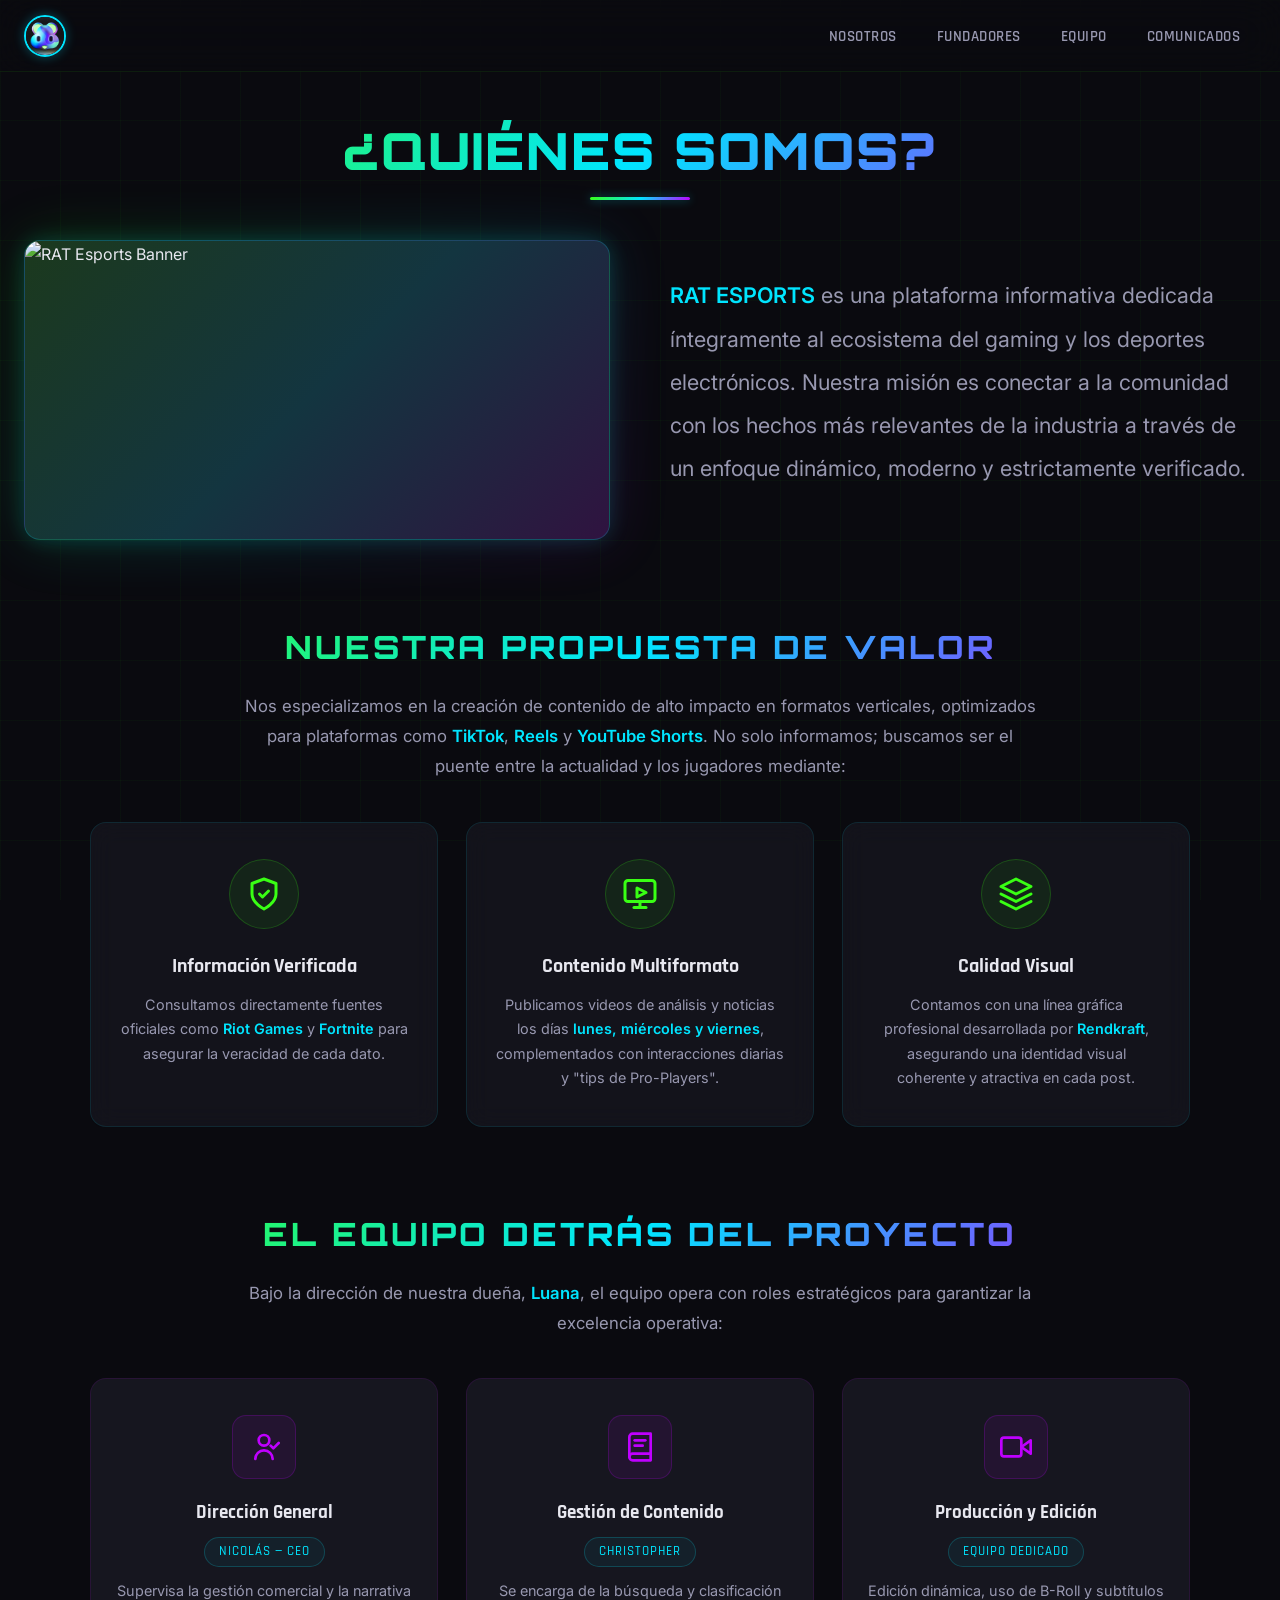
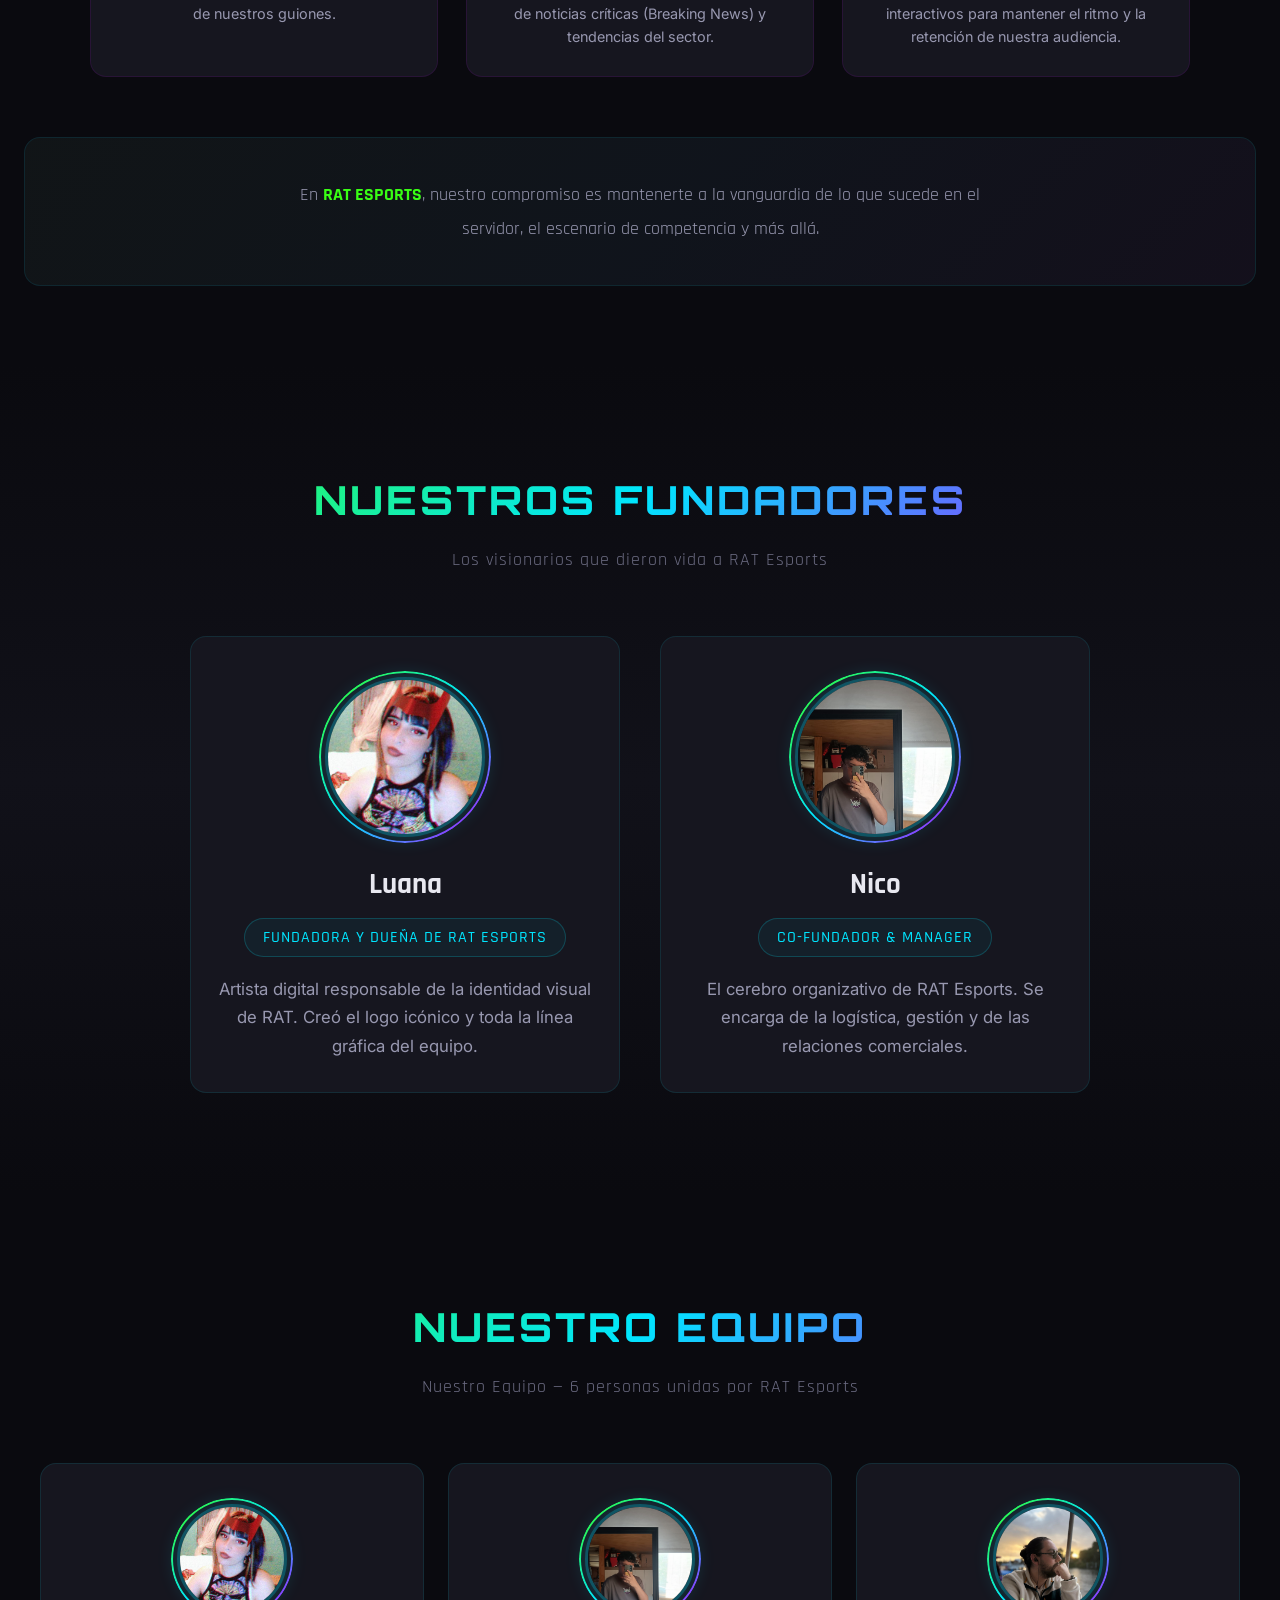
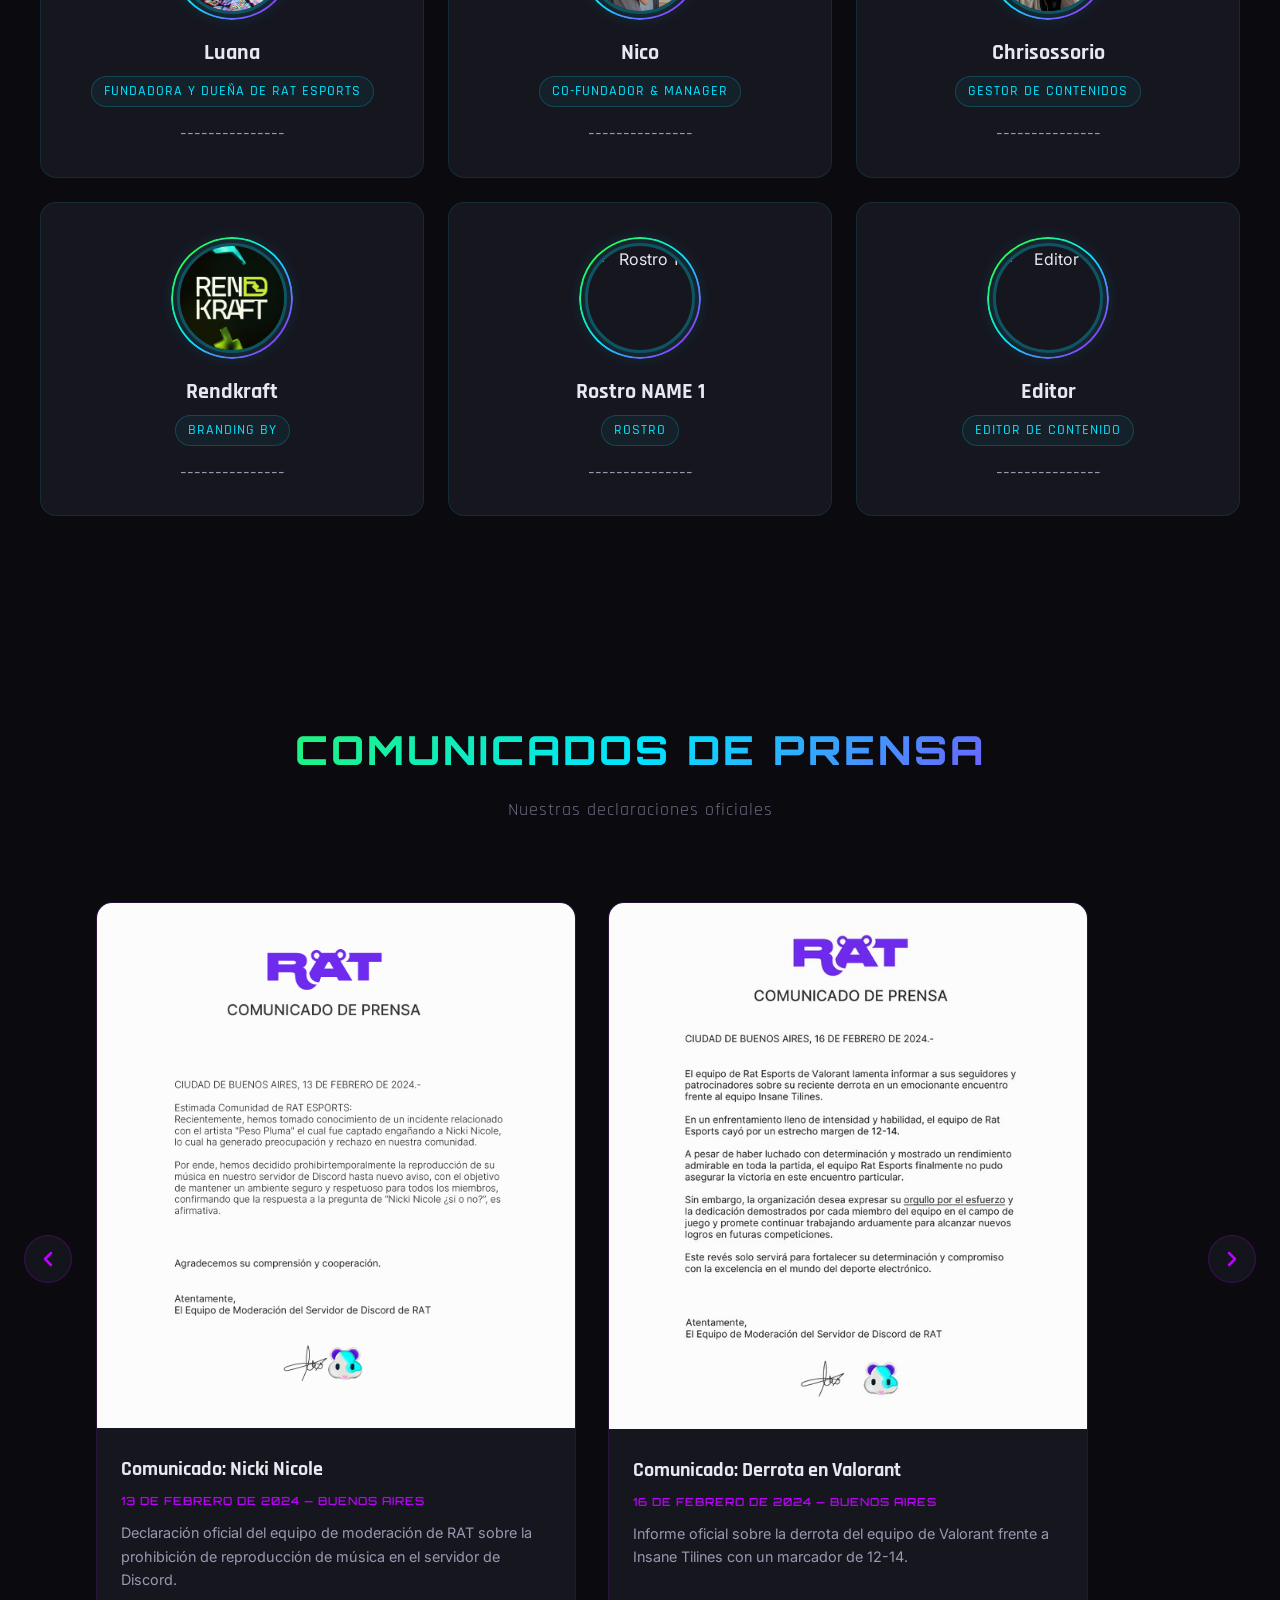
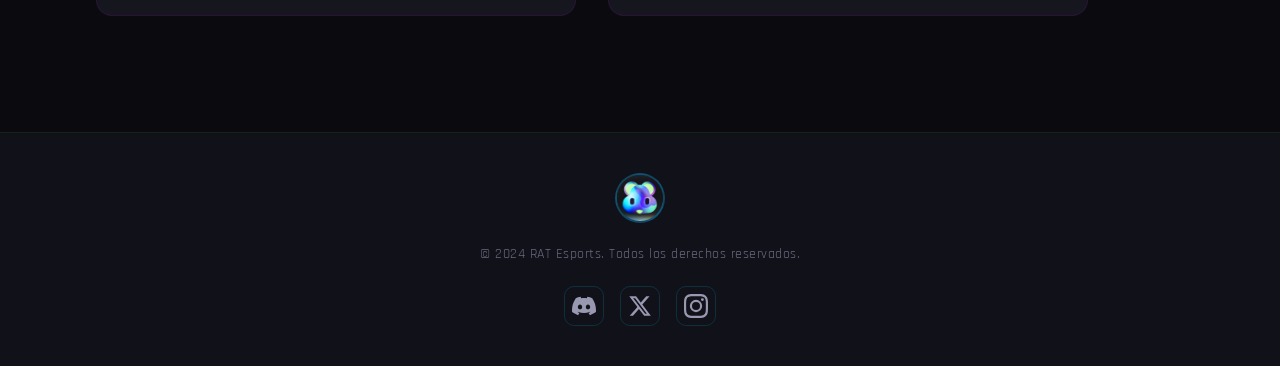
==== commit ccd4e856: "feat: actualizar seccion Quienes Somos, eliminar Historia, carrusel Comunicados" ====
--- a/index.html
+++ b/index.html
@@ -32,7 +32,7 @@
                 <li><a href="#nosotros" class="nav__link">Nosotros</a></li>
                 <li><a href="#fundadores" class="nav__link">Fundadores</a></li>
                 <li><a href="#equipo" class="nav__link">Equipo</a></li>
-                <li><a href="#historia" class="nav__link">Historia</a></li>
+
                 <li><a href="#comunicados" class="nav__link">Comunicados</a></li>
             </ul>
         </nav>
@@ -41,8 +41,10 @@
     <!-- ===================== HERO / QUIÉNES SOMOS ===================== -->
     <section class="hero" id="nosotros">
         <div class="container">
-            <h1 class="hero__title glitch" data-text="¿Quiénes somos?">¿Quiénes somos?</h1>
+            <h1 class="hero__title glitch" data-text="¿Quiénes Somos?">¿Quiénes Somos?</h1>
             <div class="hero__divider hero__divider--center"></div>
+
+            <!-- Intro / Mission -->
             <div class="hero__grid">
                 <div class="hero__image-wrapper">
                     <img src="assets/111.png" alt="RAT Esports Banner" class="hero__image">
@@ -50,24 +52,130 @@
                 </div>
                 <div class="hero__content">
                     <p class="hero__text">
-                        Somos <strong>RAT Esports</strong>, una comunidad y un equipo nacido en el corazón de las
-                        comunidades de Discord.
-                        Desde nuestros inicios en 2021, hemos crecido como una familia unida por la pasión por los
-                        videojuegos competitivos y la camaradería.
+                        <strong>RAT ESPORTS</strong> es una plataforma informativa dedicada íntegramente al ecosistema
+                        del gaming y los deportes electrónicos. Nuestra misión es conectar a la comunidad con los hechos
+                        más relevantes de la industria a través de un enfoque dinámico, moderno y estrictamente
+                        verificado.
                     </p>
-                    <p class="hero__text">
-                        Nuestro nombre representa nuestra esencia: ágiles, astutos y siempre trabajando en equipo.
-                        Competimos en títulos como Valorant, League of Legends y más, buscando siempre la excelencia y
-                        el
-                        espíritu deportivo.
-                    </p>
-                    <p class="hero__text">
-                        Más que un equipo, somos una comunidad donde cada miembro tiene voz. Creemos en el crecimiento
-                        conjunto,
-                        en apoyarnos mutuamente y en demostrar que con dedicación y trabajo en equipo, podemos alcanzar
-                        cualquier meta.
-                    </p>
-                </div>
+                </div>
+            </div>
+
+            <!-- Propuesta de Valor -->
+            <div class="about-block">
+                <h2 class="about-block__title glitch" data-text="Nuestra Propuesta de Valor">Nuestra Propuesta de Valor
+                </h2>
+                <p class="about-block__intro">
+                    Nos especializamos en la creación de contenido de alto impacto en formatos verticales,
+                    optimizados para plataformas como <strong>TikTok</strong>, <strong>Reels</strong> y <strong>YouTube
+                        Shorts</strong>.
+                    No solo informamos; buscamos ser el puente entre la actualidad y los jugadores mediante:
+                </p>
+                <div class="value-grid">
+                    <div class="value-card">
+                        <div class="value-card__icon">
+                            <svg viewBox="0 0 24 24" fill="none" stroke="currentColor" stroke-width="2"
+                                stroke-linecap="round" stroke-linejoin="round" width="36" height="36">
+                                <path d="M12 22s8-4 8-10V5l-8-3-8 3v7c0 6 8 10 8 10z" />
+                                <path d="M9 12l2 2 4-4" />
+                            </svg>
+                        </div>
+                        <h3 class="value-card__title">Información Verificada</h3>
+                        <p class="value-card__desc">Consultamos directamente fuentes oficiales como <strong>Riot
+                                Games</strong> y <strong>Fortnite</strong> para asegurar la veracidad de cada dato.</p>
+                    </div>
+                    <div class="value-card">
+                        <div class="value-card__icon">
+                            <svg viewBox="0 0 24 24" fill="none" stroke="currentColor" stroke-width="2"
+                                stroke-linecap="round" stroke-linejoin="round" width="36" height="36">
+                                <rect x="2" y="3" width="20" height="14" rx="2" />
+                                <path d="M8 21h8" />
+                                <path d="M12 17v4" />
+                                <polygon points="10,8 16,11 10,14" />
+                            </svg>
+                        </div>
+                        <h3 class="value-card__title">Contenido Multiformato</h3>
+                        <p class="value-card__desc">Publicamos videos de análisis y noticias los días <strong>lunes,
+                                miércoles y viernes</strong>, complementados con interacciones diarias y "tips de
+                            Pro-Players".</p>
+                    </div>
+                    <div class="value-card">
+                        <div class="value-card__icon">
+                            <svg viewBox="0 0 24 24" fill="none" stroke="currentColor" stroke-width="2"
+                                stroke-linecap="round" stroke-linejoin="round" width="36" height="36">
+                                <path d="M12 2L2 7l10 5 10-5-10-5z" />
+                                <path d="M2 17l10 5 10-5" />
+                                <path d="M2 12l10 5 10-5" />
+                            </svg>
+                        </div>
+                        <h3 class="value-card__title">Calidad Visual</h3>
+                        <p class="value-card__desc">Contamos con una línea gráfica profesional desarrollada por
+                            <strong>Rendkraft</strong>, asegurando una identidad visual coherente y atractiva en cada
+                            post.
+                        </p>
+                    </div>
+                </div>
+            </div>
+
+            <!-- El Equipo Detrás del Proyecto -->
+            <div class="about-block">
+                <h2 class="about-block__title glitch" data-text="El Equipo Detrás del Proyecto">El Equipo Detrás del
+                    Proyecto</h2>
+                <p class="about-block__intro">
+                    Bajo la dirección de nuestra dueña, <strong>Luana</strong>, el equipo opera con roles estratégicos
+                    para garantizar la excelencia operativa:
+                </p>
+                <div class="roles-grid">
+                    <div class="role-card">
+                        <div class="role-card__icon-wrap">
+                            <svg viewBox="0 0 24 24" fill="none" stroke="currentColor" stroke-width="2"
+                                stroke-linecap="round" stroke-linejoin="round" width="32" height="32">
+                                <circle cx="12" cy="7" r="4" />
+                                <path d="M5.5 21a6.5 6.5 0 0113 0" />
+                                <path d="M17 11l2 2 4-4" />
+                            </svg>
+                        </div>
+                        <h3 class="role-card__title">Dirección General</h3>
+                        <span class="role-card__name">Nicolás — CEO</span>
+                        <p class="role-card__desc">Supervisa la gestión comercial y la narrativa de nuestros guiones.
+                        </p>
+                    </div>
+                    <div class="role-card">
+                        <div class="role-card__icon-wrap">
+                            <svg viewBox="0 0 24 24" fill="none" stroke="currentColor" stroke-width="2"
+                                stroke-linecap="round" stroke-linejoin="round" width="32" height="32">
+                                <path d="M4 19.5A2.5 2.5 0 016.5 17H20" />
+                                <path d="M6.5 2H20v20H6.5A2.5 2.5 0 014 19.5v-15A2.5 2.5 0 016.5 2z" />
+                                <line x1="8" y1="7" x2="16" y2="7" />
+                                <line x1="8" y1="11" x2="14" y2="11" />
+                            </svg>
+                        </div>
+                        <h3 class="role-card__title">Gestión de Contenido</h3>
+                        <span class="role-card__name">Christopher</span>
+                        <p class="role-card__desc">Se encarga de la búsqueda y clasificación de noticias críticas
+                            (Breaking News) y tendencias del sector.</p>
+                    </div>
+                    <div class="role-card">
+                        <div class="role-card__icon-wrap">
+                            <svg viewBox="0 0 24 24" fill="none" stroke="currentColor" stroke-width="2"
+                                stroke-linecap="round" stroke-linejoin="round" width="32" height="32">
+                                <polygon points="23 7 16 12 23 17 23 7" />
+                                <rect x="1" y="5" width="15" height="14" rx="2" />
+                            </svg>
+                        </div>
+                        <h3 class="role-card__title">Producción y Edición</h3>
+                        <span class="role-card__name">Equipo Dedicado</span>
+                        <p class="role-card__desc">Edición dinámica, uso de B-Roll y subtítulos interactivos para
+                            mantener el ritmo y la retención de nuestra audiencia.</p>
+                    </div>
+                </div>
+            </div>
+
+            <!-- Closing Statement -->
+            <div class="about-closing">
+                <p class="about-closing__text">
+                    En <strong>RAT ESPORTS</strong>, nuestro compromiso es mantenerte a la vanguardia de lo que sucede
+                    en el servidor, el escenario de competencia y más allá.
+                </p>
             </div>
         </div>
         <!-- Animated particles background -->
@@ -148,11 +256,11 @@
                 <!-- Nuevos miembros del roster -->
                 <div class="card roster-card">
                     <div class="card__avatar-photo">
-                        <img src="assets/Fundadora 10.jpg" alt="Rendkraft" class="card__photo">
+                        <img src="assets/RE_RENDKRAFT_Perfil_circular.png" alt="Rendkraft" class="card__photo">
                         <div class="card__avatar-ring"></div>
                     </div>
                     <h3 class="card__name">Rendkraft</h3>
-                    <span class="card__role">Linea Grafica</span>
+                    <span class="card__role">Branding by</span>
                     <p class="card__desc">---------------</p>
                 </div>
 
@@ -180,89 +288,51 @@
         </div>
     </section>
 
-    <!-- ===================== HISTORIA / TIMELINE ===================== -->
-    <section class="section history" id="historia">
-        <div class="container">
-            <h2 class="section__title glitch" data-text="Nuestra Historia">Nuestra Historia</h2>
-            <p class="section__subtitle">El camino que nos trajo hasta aquí</p>
-            <div class="timeline">
-
-                <div class="timeline__item">
-                    <div class="timeline__dot"></div>
-                    <div class="timeline__content">
-                        <span class="timeline__date">Julio — Agosto 2021</span>
-                        <h3 class="timeline__title">🎮 El Nacimiento</h3>
-                        <p class="timeline__text">
-                            RAT nace como un grupo de amigos dentro del servidor de Discord de la streamer
-                            <strong>Caprimint</strong>.
-                            Lo que empezó como partidas casuales rápidamente se convirtió en algo más grande:
-                            una comunidad con identidad propia, valores compartidos y ganas de competir juntos.
-                        </p>
-                    </div>
-                </div>
-
-                <div class="timeline__item">
-                    <div class="timeline__dot"></div>
-                    <div class="timeline__content">
-                        <span class="timeline__date">2021 — 2022</span>
-                        <h3 class="timeline__title">🚀 La Migración</h3>
-                        <p class="timeline__text">
-                            El equipo crece y migra hacia la comunidad de Discord <strong>"The Late Game"</strong>,
-                            donde se integra con otros jugadores y equipos competitivos. Esta etapa marca el inicio de
-                            la participación en torneos y la consolidación de su roster de Valorant.
-                        </p>
-                    </div>
-                </div>
-
-                <div class="timeline__item">
-                    <div class="timeline__dot"></div>
-                    <div class="timeline__content">
-                        <span class="timeline__date">2023 — Presente</span>
-                        <h3 class="timeline__title">🏆 La Era Actual</h3>
-                        <p class="timeline__text">
-                            RAT Esports se establece oficialmente en la comunidad <strong>"Ratoncitos"</strong>,
-                            consolidando su presencia como equipo competitivo y comunidad gamer.
-                            Hoy contamos con un roster diverso, comunicados oficiales de prensa y una identidad visual
-                            reconocida.
-                        </p>
-                    </div>
-                </div>
-
-            </div>
-        </div>
-    </section>
-
-    <!-- ===================== COMUNICADOS ===================== -->
+    <!-- ===================== COMUNICADOS (Carrusel) ===================== -->
     <section class="section press" id="comunicados">
         <div class="container">
             <h2 class="section__title glitch" data-text="Comunicados de Prensa">Comunicados de Prensa</h2>
             <p class="section__subtitle">Nuestras declaraciones oficiales</p>
-            <div class="press__grid">
-
-                <div class="press__card">
-                    <div class="press__image-wrapper">
-                        <img src="assets/222.jpg" alt="Comunicado sobre Nicki Nicole" class="press__image">
-                    </div>
-                    <div class="press__info">
-                        <h3 class="press__card-title">Comunicado: Nicki Nicole</h3>
-                        <p class="press__card-date">13 de Febrero de 2024 — Buenos Aires</p>
-                        <p class="press__card-desc">Declaración oficial del equipo de moderación de RAT sobre la
-                            prohibición de reproducción de música en el servidor de Discord.</p>
-                    </div>
-                </div>
-
-                <div class="press__card">
-                    <div class="press__image-wrapper">
-                        <img src="assets/333.jpg" alt="Comunicado de derrota en Valorant" class="press__image">
-                    </div>
-                    <div class="press__info">
-                        <h3 class="press__card-title">Comunicado: Derrota en Valorant</h3>
-                        <p class="press__card-date">16 de Febrero de 2024 — Buenos Aires</p>
-                        <p class="press__card-desc">Informe oficial sobre la derrota del equipo de Valorant frente a
-                            Insane Tilines con un marcador de 12-14.</p>
-                    </div>
-                </div>
-
+            <div class="carousel">
+                <button class="carousel__btn carousel__btn--prev" id="carouselPrev" aria-label="Anterior">
+                    <svg viewBox="0 0 24 24" fill="none" stroke="currentColor" stroke-width="2.5" stroke-linecap="round"
+                        stroke-linejoin="round" width="24" height="24">
+                        <polyline points="15 18 9 12 15 6" />
+                    </svg>
+                </button>
+                <div class="carousel__track" id="carouselTrack">
+
+                    <div class="press__card">
+                        <div class="press__image-wrapper">
+                            <img src="assets/222.jpg" alt="Comunicado sobre Nicki Nicole" class="press__image">
+                        </div>
+                        <div class="press__info">
+                            <h3 class="press__card-title">Comunicado: Nicki Nicole</h3>
+                            <p class="press__card-date">13 de Febrero de 2024 — Buenos Aires</p>
+                            <p class="press__card-desc">Declaración oficial del equipo de moderación de RAT sobre la
+                                prohibición de reproducción de música en el servidor de Discord.</p>
+                        </div>
+                    </div>
+
+                    <div class="press__card">
+                        <div class="press__image-wrapper">
+                            <img src="assets/333.jpg" alt="Comunicado de derrota en Valorant" class="press__image">
+                        </div>
+                        <div class="press__info">
+                            <h3 class="press__card-title">Comunicado: Derrota en Valorant</h3>
+                            <p class="press__card-date">16 de Febrero de 2024 — Buenos Aires</p>
+                            <p class="press__card-desc">Informe oficial sobre la derrota del equipo de Valorant frente a
+                                Insane Tilines con un marcador de 12-14.</p>
+                        </div>
+                    </div>
+
+                </div>
+                <button class="carousel__btn carousel__btn--next" id="carouselNext" aria-label="Siguiente">
+                    <svg viewBox="0 0 24 24" fill="none" stroke="currentColor" stroke-width="2.5" stroke-linecap="round"
+                        stroke-linejoin="round" width="24" height="24">
+                        <polyline points="9 18 15 12 9 6" />
+                    </svg>
+                </button>
             </div>
         </div>
     </section>
@@ -345,10 +415,24 @@
             });
         }, observerOptions);
 
-        document.querySelectorAll('.card, .team-card, .timeline__item, .press__card, .hero__content, .hero__image-wrapper').forEach(el => {
+        document.querySelectorAll('.card, .team-card, .press__card, .hero__content, .hero__image-wrapper, .value-card, .role-card, .about-closing, .about-block').forEach(el => {
             el.classList.add('animate-on-scroll');
             observer.observe(el);
         });
+
+        // ===== Carousel Navigation =====
+        const carouselTrack = document.getElementById('carouselTrack');
+        const prevBtn = document.getElementById('carouselPrev');
+        const nextBtn = document.getElementById('carouselNext');
+        if (carouselTrack && prevBtn && nextBtn) {
+            const scrollAmount = 460;
+            prevBtn.addEventListener('click', () => {
+                carouselTrack.scrollBy({ left: -scrollAmount, behavior: 'smooth' });
+            });
+            nextBtn.addEventListener('click', () => {
+                carouselTrack.scrollBy({ left: scrollAmount, behavior: 'smooth' });
+            });
+        }
 
         // ===== Floating Particles =====
         const particlesContainer = document.getElementById('particles');
--- a/styles.css
+++ b/styles.css
@@ -364,10 +364,10 @@
 }
 
 .hero__text {
-    font-size: 1.05rem;
+    font-size: 1.35rem;
     color: var(--text-secondary);
     margin-bottom: 16px;
-    line-height: 1.8;
+    line-height: 2;
 }
 
 .hero__text strong {
@@ -923,12 +923,68 @@
     background: var(--bg-primary);
 }
 
-.press__grid {
-    display: grid;
-    grid-template-columns: repeat(auto-fit, minmax(400px, 1fr));
-    gap: 40px;
-    max-width: 1000px;
-    margin: 0 auto;
+/* Carousel wrapper */
+.carousel {
+    position: relative;
+    display: flex;
+    align-items: center;
+    gap: 16px;
+}
+
+.carousel__track {
+    display: flex;
+    gap: 32px;
+    overflow-x: auto;
+    scroll-behavior: smooth;
+    scroll-snap-type: x mandatory;
+    padding: 16px 8px;
+    scrollbar-width: thin;
+    scrollbar-color: var(--neon-purple) transparent;
+    flex: 1;
+}
+
+.carousel__track::-webkit-scrollbar {
+    height: 6px;
+}
+
+.carousel__track::-webkit-scrollbar-track {
+    background: transparent;
+}
+
+.carousel__track::-webkit-scrollbar-thumb {
+    background: var(--neon-purple);
+    border-radius: 3px;
+}
+
+.carousel__track .press__card {
+    min-width: 420px;
+    max-width: 480px;
+    flex: 0 0 auto;
+    scroll-snap-align: center;
+}
+
+.carousel__btn {
+    flex-shrink: 0;
+    width: 48px;
+    height: 48px;
+    border-radius: 50%;
+    border: 1px solid rgba(191, 0, 255, 0.25);
+    background: rgba(22, 22, 31, 0.9);
+    color: var(--neon-purple);
+    display: flex;
+    align-items: center;
+    justify-content: center;
+    cursor: pointer;
+    transition: all 0.3s ease;
+    backdrop-filter: blur(8px);
+    z-index: 2;
+}
+
+.carousel__btn:hover {
+    border-color: var(--neon-purple);
+    background: rgba(191, 0, 255, 0.1);
+    box-shadow: 0 0 20px rgba(191, 0, 255, 0.25);
+    transform: scale(1.1);
 }
 
 .press__card {
@@ -1048,6 +1104,256 @@
     transform: translateY(-3px);
 }
 
+/* ===== ABOUT BLOCKS (Quiénes Somos subsections) ===== */
+.about-block {
+    margin-top: 80px;
+    position: relative;
+}
+
+.about-block__title {
+    font-family: var(--font-display);
+    font-size: clamp(1.3rem, 3vw, 2rem);
+    font-weight: 800;
+    text-transform: uppercase;
+    letter-spacing: 3px;
+    text-align: center;
+    background: var(--gradient-main);
+    -webkit-background-clip: text;
+    -webkit-text-fill-color: transparent;
+    background-clip: text;
+    margin-bottom: 16px;
+}
+
+.about-block__intro {
+    text-align: center;
+    color: var(--text-secondary);
+    font-size: 1.05rem;
+    line-height: 1.8;
+    max-width: 800px;
+    margin: 0 auto 40px;
+}
+
+.about-block__intro strong {
+    color: var(--neon-cyan);
+    font-weight: 600;
+}
+
+/* Value Proposition Cards */
+.value-grid {
+    display: grid;
+    grid-template-columns: repeat(3, 1fr);
+    gap: 28px;
+    max-width: 1100px;
+    margin: 0 auto;
+}
+
+.value-card {
+    background: rgba(22, 22, 31, 0.8);
+    backdrop-filter: blur(12px);
+    border: 1px solid rgba(0, 229, 255, 0.1);
+    border-radius: 16px;
+    padding: 36px 28px;
+    text-align: center;
+    transition: all 0.4s ease;
+    position: relative;
+    overflow: hidden;
+}
+
+.value-card::before {
+    content: '';
+    position: absolute;
+    inset: 0;
+    background: linear-gradient(135deg, rgba(57, 255, 20, 0.04), rgba(0, 229, 255, 0.03), rgba(191, 0, 255, 0.04));
+    opacity: 0;
+    transition: opacity 0.4s ease;
+}
+
+.value-card:hover {
+    border-color: rgba(57, 255, 20, 0.35);
+    transform: translateY(-8px);
+    box-shadow: 0 20px 50px rgba(0, 0, 0, 0.4), 0 0 30px rgba(57, 255, 20, 0.1);
+}
+
+.value-card:hover::before {
+    opacity: 1;
+}
+
+.value-card__icon {
+    width: 70px;
+    height: 70px;
+    margin: 0 auto 20px;
+    display: flex;
+    align-items: center;
+    justify-content: center;
+    border-radius: 50%;
+    background: rgba(57, 255, 20, 0.08);
+    border: 1px solid rgba(57, 255, 20, 0.2);
+    color: var(--neon-green);
+    transition: all 0.4s ease;
+    position: relative;
+    z-index: 1;
+}
+
+.value-card:hover .value-card__icon {
+    background: rgba(57, 255, 20, 0.15);
+    box-shadow: 0 0 25px rgba(57, 255, 20, 0.25);
+    transform: scale(1.1);
+}
+
+.value-card__title {
+    font-family: var(--font-heading);
+    font-size: 1.25rem;
+    font-weight: 700;
+    color: var(--text-primary);
+    margin-bottom: 10px;
+    position: relative;
+    z-index: 1;
+}
+
+.value-card__desc {
+    font-size: 0.9rem;
+    color: var(--text-secondary);
+    line-height: 1.7;
+    position: relative;
+    z-index: 1;
+}
+
+.value-card__desc strong {
+    color: var(--neon-cyan);
+    font-weight: 600;
+}
+
+/* Roles / Team Grid */
+.roles-grid {
+    display: grid;
+    grid-template-columns: repeat(3, 1fr);
+    gap: 28px;
+    max-width: 1100px;
+    margin: 0 auto;
+}
+
+.role-card {
+    background: var(--bg-card);
+    border: 1px solid rgba(191, 0, 255, 0.1);
+    border-radius: 16px;
+    padding: 36px 24px 28px;
+    text-align: center;
+    transition: all 0.4s ease;
+    position: relative;
+    overflow: hidden;
+}
+
+.role-card::before {
+    content: '';
+    position: absolute;
+    inset: 0;
+    background: linear-gradient(135deg, rgba(191, 0, 255, 0.04), rgba(123, 45, 255, 0.03));
+    opacity: 0;
+    transition: opacity 0.4s ease;
+}
+
+.role-card:hover {
+    border-color: rgba(191, 0, 255, 0.35);
+    transform: translateY(-8px);
+    box-shadow: 0 20px 50px rgba(0, 0, 0, 0.4), 0 0 30px rgba(191, 0, 255, 0.12);
+}
+
+.role-card:hover::before {
+    opacity: 1;
+}
+
+.role-card__icon-wrap {
+    width: 64px;
+    height: 64px;
+    margin: 0 auto 18px;
+    display: flex;
+    align-items: center;
+    justify-content: center;
+    border-radius: 14px;
+    background: rgba(191, 0, 255, 0.08);
+    border: 1px solid rgba(191, 0, 255, 0.2);
+    color: var(--neon-purple);
+    transition: all 0.4s ease;
+    position: relative;
+    z-index: 1;
+}
+
+.role-card:hover .role-card__icon-wrap {
+    background: rgba(191, 0, 255, 0.15);
+    box-shadow: 0 0 25px rgba(191, 0, 255, 0.25);
+    transform: scale(1.1);
+}
+
+.role-card__title {
+    font-family: var(--font-heading);
+    font-size: 1.2rem;
+    font-weight: 700;
+    color: var(--text-primary);
+    margin-bottom: 6px;
+    position: relative;
+    z-index: 1;
+}
+
+.role-card__name {
+    display: inline-block;
+    font-family: var(--font-heading);
+    font-size: 0.82rem;
+    font-weight: 500;
+    color: var(--neon-cyan);
+    letter-spacing: 1px;
+    text-transform: uppercase;
+    margin-bottom: 12px;
+    padding: 3px 14px;
+    border: 1px solid rgba(0, 229, 255, 0.2);
+    border-radius: 20px;
+    background: rgba(0, 229, 255, 0.05);
+    position: relative;
+    z-index: 1;
+}
+
+.role-card__desc {
+    font-size: 0.9rem;
+    color: var(--text-secondary);
+    line-height: 1.6;
+    position: relative;
+    z-index: 1;
+}
+
+/* Closing Statement */
+.about-closing {
+    margin-top: 60px;
+    text-align: center;
+    padding: 40px 24px;
+    background: rgba(22, 22, 31, 0.6);
+    border: 1px solid rgba(0, 229, 255, 0.1);
+    border-radius: 16px;
+    position: relative;
+    overflow: hidden;
+}
+
+.about-closing::before {
+    content: '';
+    position: absolute;
+    inset: 0;
+    background: linear-gradient(135deg, rgba(57, 255, 20, 0.02), rgba(0, 229, 255, 0.02), rgba(191, 0, 255, 0.02));
+}
+
+.about-closing__text {
+    font-family: var(--font-heading);
+    font-size: 1.15rem;
+    color: var(--text-secondary);
+    line-height: 1.8;
+    max-width: 700px;
+    margin: 0 auto;
+    position: relative;
+    z-index: 1;
+}
+
+.about-closing__text strong {
+    color: var(--neon-green);
+    font-weight: 700;
+}
+
 /* ===== SCROLL ANIMATIONS ===== */
 .animate-on-scroll {
     opacity: 0;
@@ -1189,9 +1495,17 @@
         grid-template-columns: repeat(auto-fill, minmax(260px, 1fr));
     }
 
-    .press__grid {
-        grid-template-columns: 1fr;
-        max-width: 540px;
+    .carousel__track .press__card {
+        min-width: 340px;
+    }
+
+    .value-grid,
+    .roles-grid {
+        grid-template-columns: repeat(auto-fit, minmax(280px, 1fr));
+    }
+
+    .about-block {
+        margin-top: 60px;
     }
 }
 
@@ -1272,54 +1586,36 @@
         grid-template-columns: 1fr;
     }
 
-    /* Timeline mobile — vertical single column */
-    .timeline {
-        flex-direction: column;
-        gap: 24px;
-        padding: 20px 0 20px 40px;
-        overflow-x: visible;
-    }
-
-    .timeline::before {
-        top: 0;
-        bottom: 0;
-        left: 20px;
-        right: auto;
-        width: 3px;
-        height: auto;
-        background: linear-gradient(to bottom, var(--neon-green), var(--neon-cyan), var(--neon-purple));
-    }
-
-    .timeline__item {
-        min-width: unset;
-        max-width: 100%;
-        flex: none;
-        padding-top: 0;
-        text-align: left;
-        padding-left: 24px;
-    }
-
-    .timeline__dot {
-        top: 8px;
-        left: -29px;
-        transform: none;
-    }
-
-    .timeline__item:hover .timeline__dot {
-        transform: scale(1.3);
-    }
-
-    .timeline__content {
-        margin-top: 0;
-        padding: 22px;
-    }
-
-    .timeline__content::before {
+    .carousel__btn {
         display: none;
     }
 
-    .press__grid {
+    .carousel__track .press__card {
+        min-width: 280px;
+    }
+
+    .value-grid,
+    .roles-grid {
         grid-template-columns: 1fr;
+        gap: 20px;
+    }
+
+    .about-block {
+        margin-top: 48px;
+    }
+
+    .about-block__title {
+        font-size: 1.1rem;
+    }
+
+    .about-block__intro {
+        font-size: 0.95rem;
+        margin-bottom: 28px;
+    }
+
+    .about-closing {
+        margin-top: 40px;
+        padding: 28px 16px;
     }
 }
 
